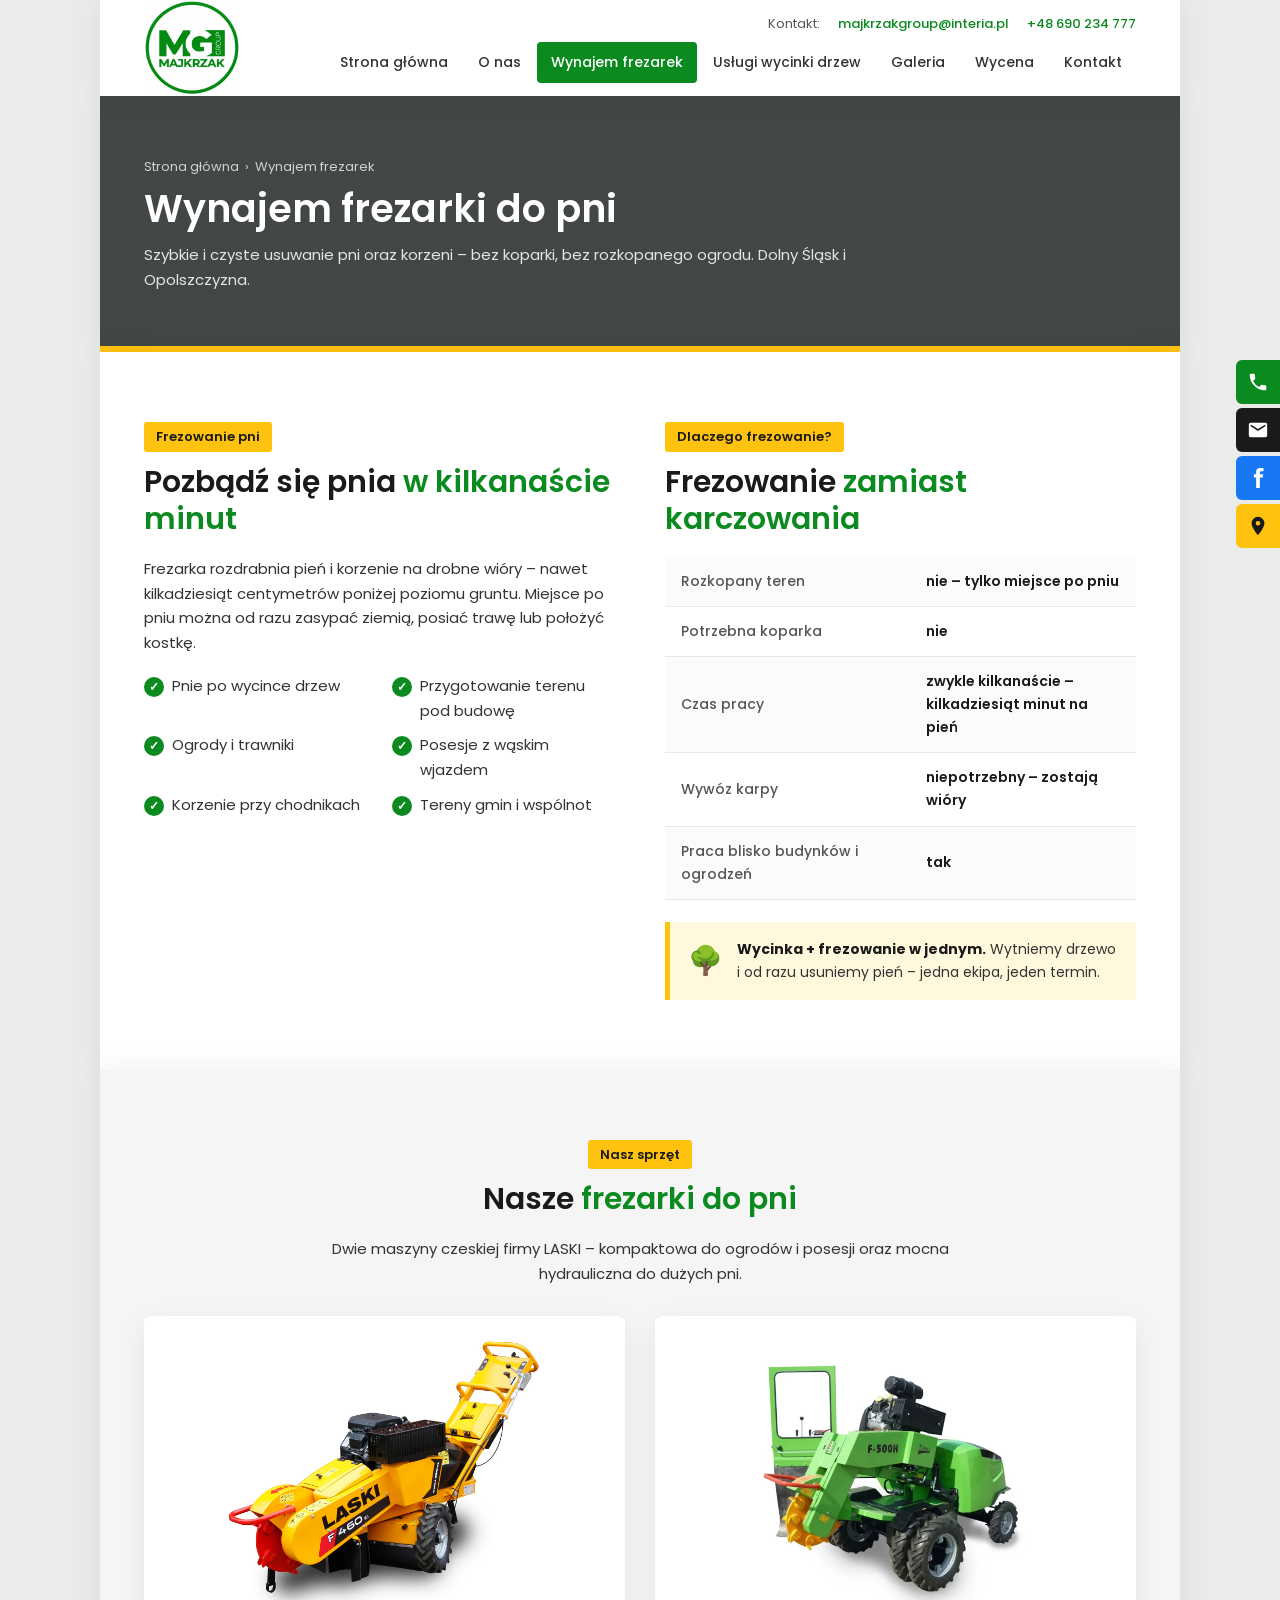
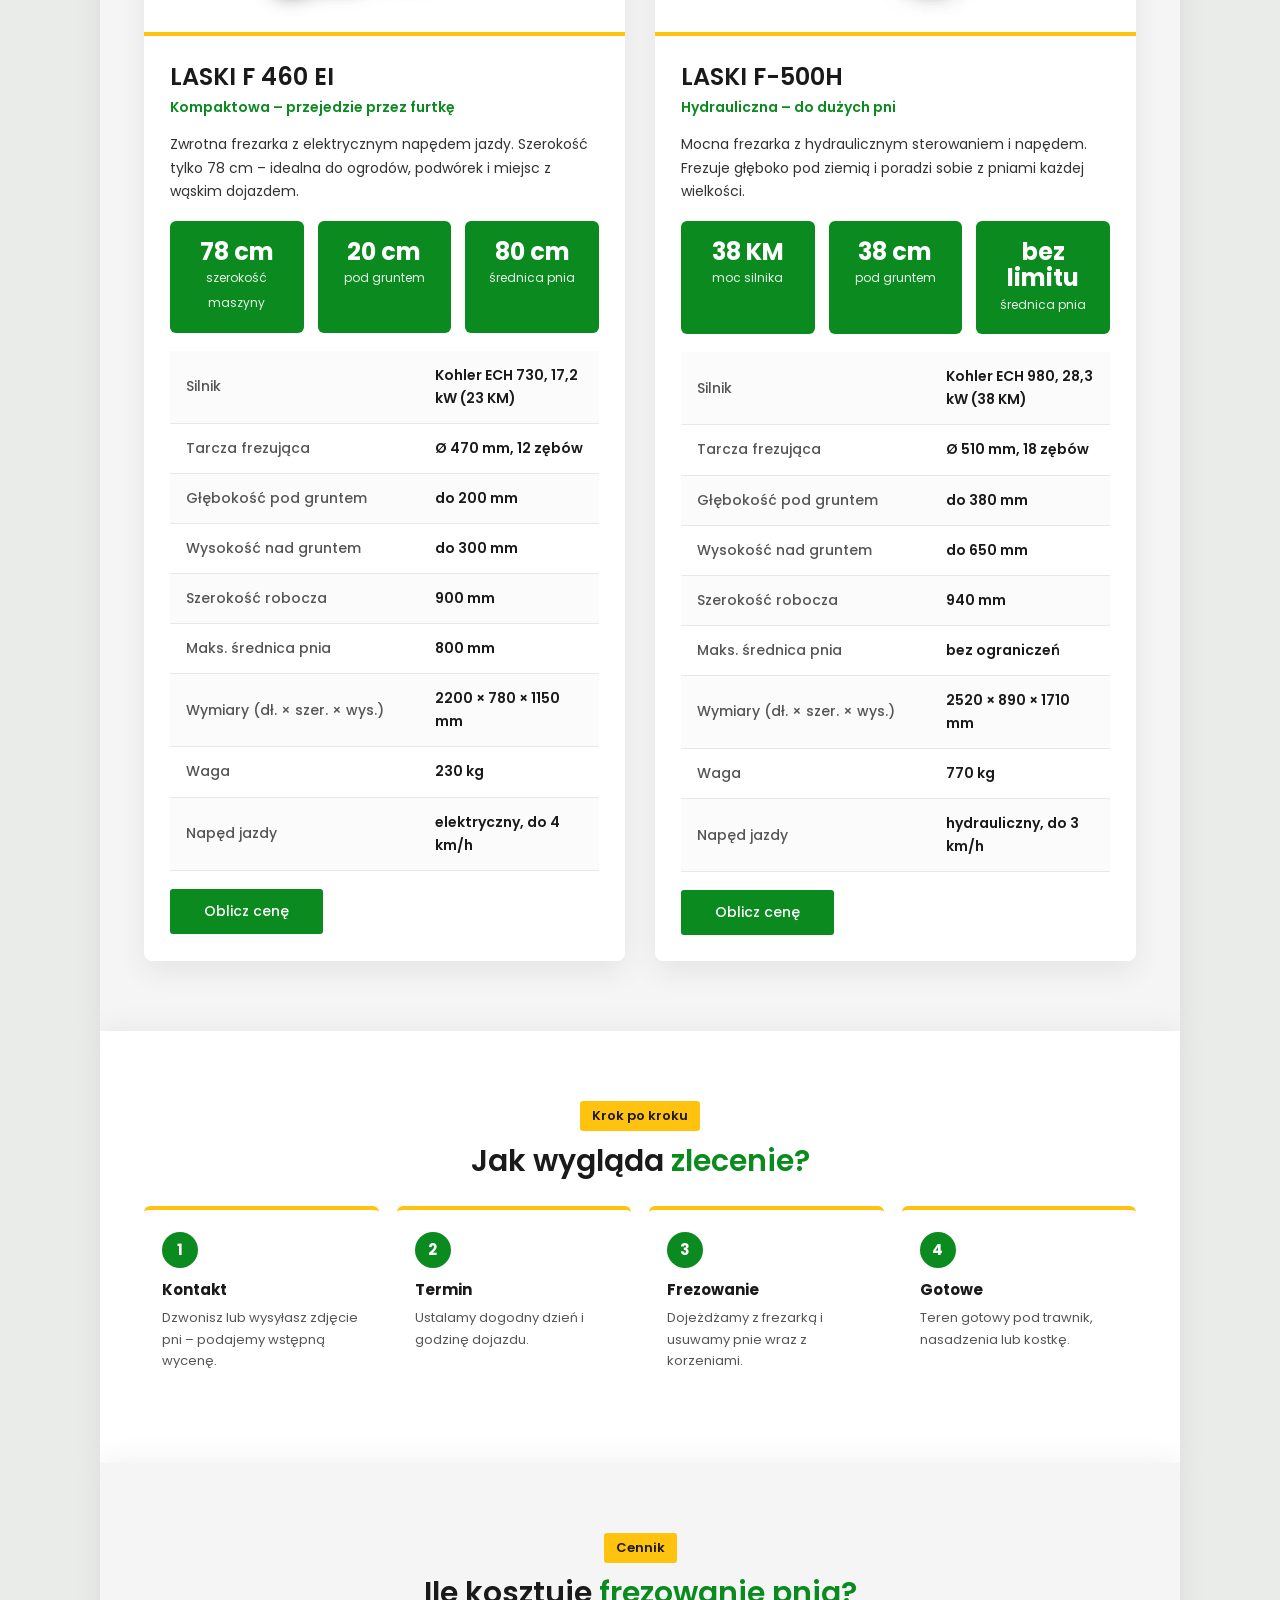
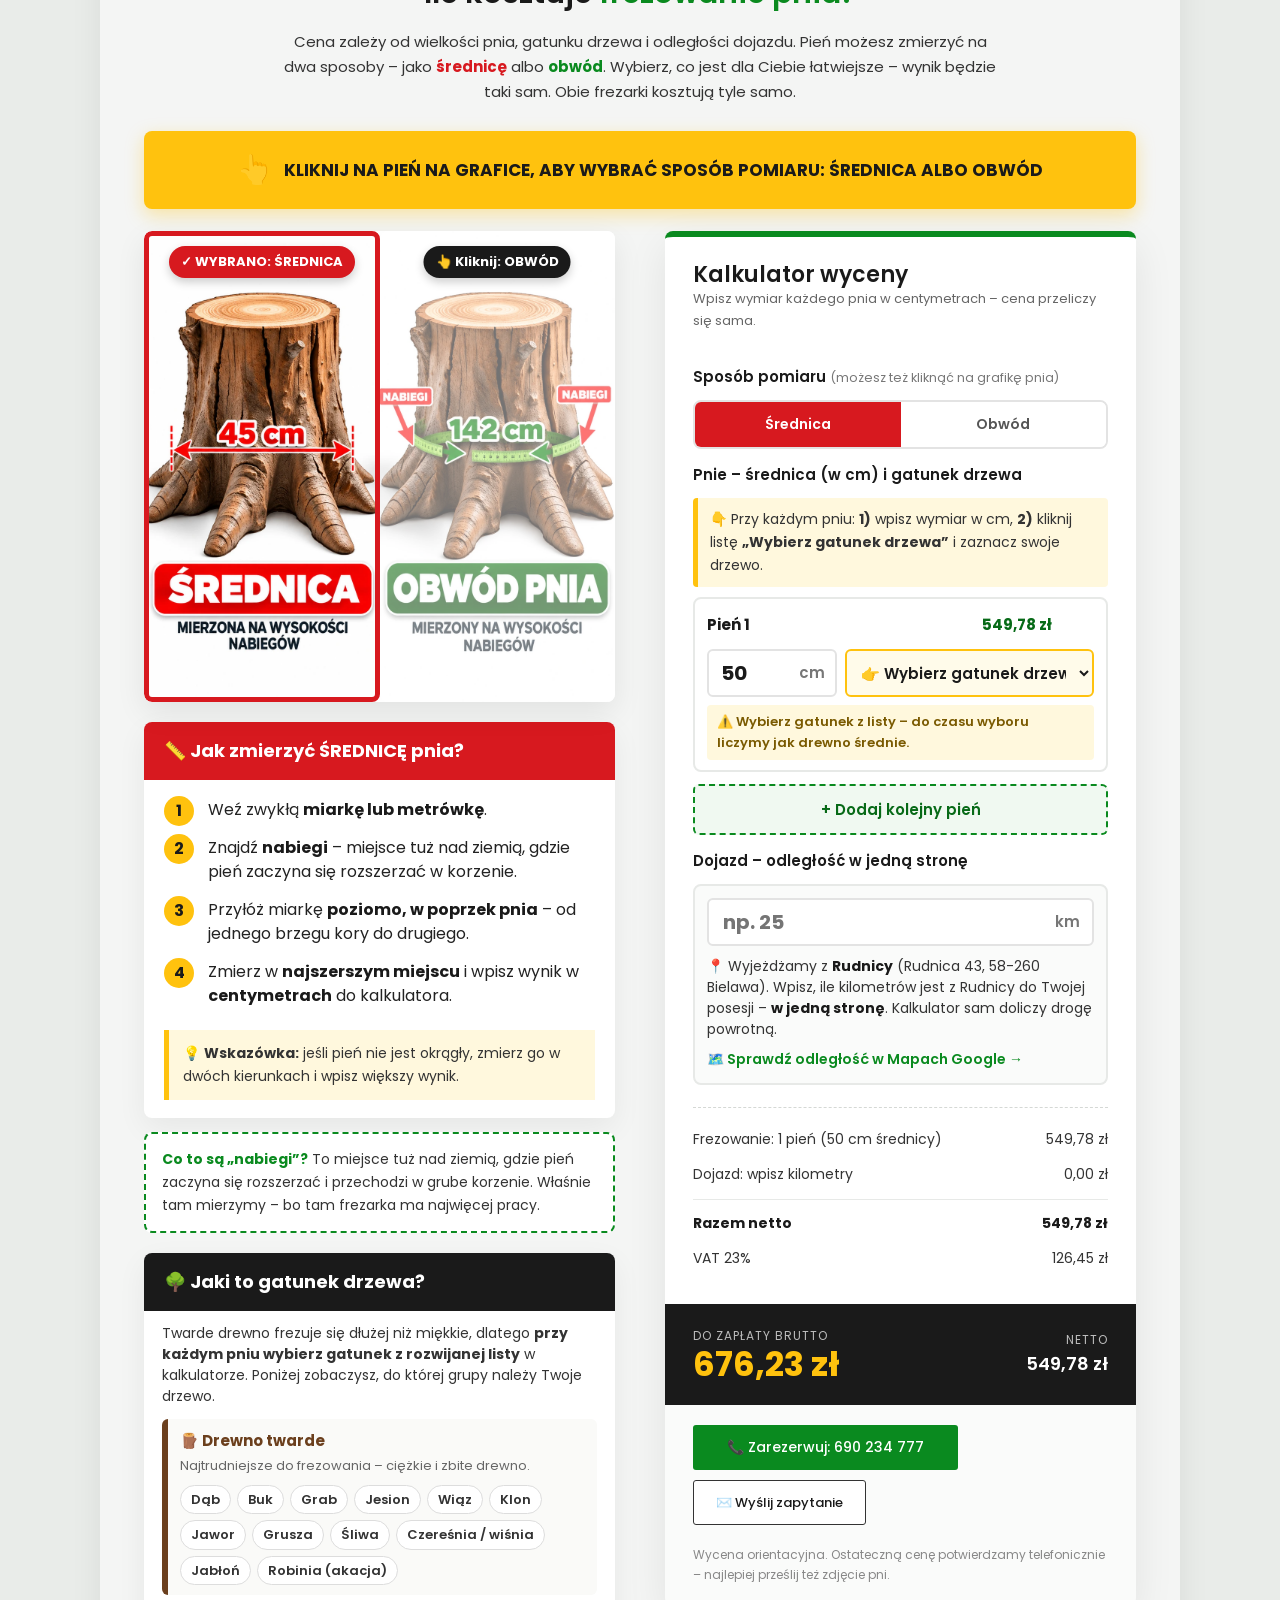
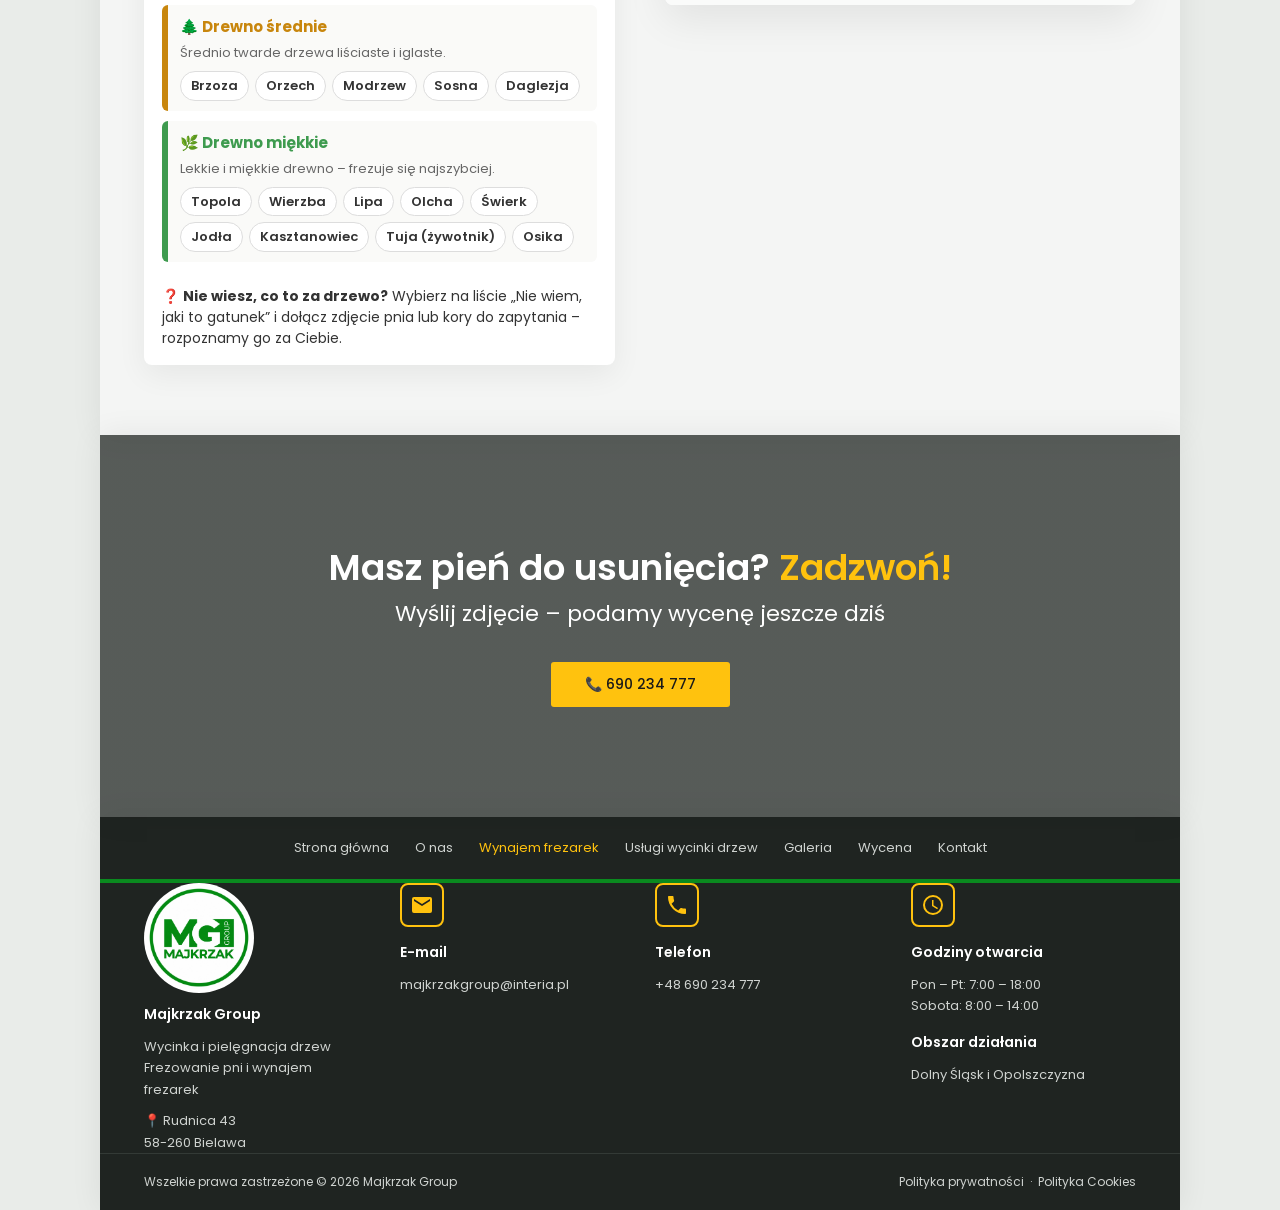
==== frezarki.html @ e8a7e7fd "Add files via upload" ====
<!DOCTYPE html>
<html lang="pl">
<head>
<meta charset="UTF-8">
<meta name="viewport" content="width=device-width, initial-scale=1.0">
<title>Wynajem frezarki do pni – Majkrzak Group</title>
<meta name="description" content="Wynajem frezarki do pni oraz frezowanie pni z operatorem. Kalkulator ceny netto i brutto. Dolny Śląsk i Opolszczyzna.">
<link href="https://fonts.googleapis.com/css2?family=Poppins:wght@300;400;500;600;700&display=swap" rel="stylesheet">
<link rel="stylesheet" href="style.css">
<link rel="canonical" href="https://majkrzak.pl/frezarki.html">
<meta property="og:type" content="website"><meta property="og:url" content="https://majkrzak.pl/frezarki.html"><meta property="og:title" content="Wynajem frezarki do pni – Majkrzak Group"><meta property="og:image" content="https://majkrzak.pl/wycinka-drzew.webp"><meta property="og:locale" content="pl_PL">
<link rel="icon" href="favicon.ico" sizes="any"><link rel="icon" type="image/png" href="favicon-192.png"><link rel="apple-touch-icon" href="apple-touch-icon.png">
<meta name="theme-color" content="#1f8a2e">
</head>
<body>

<!-- ================= NAGŁÓWEK ================= -->
<header id="top">
  <div class="container head">
    <a href="index.html" class="logo"><img src="logo.webp" alt="Majkrzak Group – logo"></a>
    <div class="head-right">
      <div class="head-contact">
        <span>Kontakt:</span>
        <a href="mailto:majkrzakgroup@interia.pl">majkrzakgroup@interia.pl</a>
        <a href="tel:+48690234777">+48 690 234 777</a>
      </div>
      <button class="burger" aria-label="Menu"><span></span><span></span><span></span></button>
      <nav>
        <ul>
          <li><a href="index.html">Strona główna</a></li>
          <li><a href="onas.html">O nas</a></li>
          <li><a href="frezarki.html" class="active">Wynajem frezarek</a></li>
          <li><a href="wycinka.html">Usługi wycinki drzew</a></li>
          <li><a href="galeria.html">Galeria</a></li>
          <li><a href="index.html#wycena">Wycena</a></li>
          <li><a href="#kontakt">Kontakt</a></li>
        </ul>
      </nav>
    </div>
  </div>
</header>

<!-- ================= TYTUŁ PODSTRONY ================= -->
<section class="page-head">
  <div class="container">
    <div class="crumbs"><a href="index.html">Strona główna</a> &nbsp;›&nbsp; Wynajem frezarek</div>
    <h1>Wynajem frezarki do pni</h1>
    <p>Szybkie i czyste usuwanie pni oraz korzeni – bez koparki, bez rozkopanego ogrodu. Dolny Śląsk i Opolszczyzna.</p>
  </div>
</section>

<!-- ================= FREZOWANIE – OPIS ================= -->
<section class="sec">
  <div class="container two-col">
    <div>
      <span class="pill">Frezowanie pni</span>
      <h2>Pozbądź się pnia <span>w kilkanaście minut</span></h2>
      <p>Frezarka rozdrabnia pień i korzenie na drobne wióry – nawet kilkadziesiąt centymetrów poniżej poziomu gruntu. Miejsce po pniu można od razu zasypać ziemią, posiać trawę lub położyć kostkę.</p>
      <ul class="uses" style="margin-top:18px">
        <li>Pnie po wycince drzew</li>
        <li>Przygotowanie terenu pod budowę</li>
        <li>Ogrody i trawniki</li>
        <li>Posesje z wąskim wjazdem</li>
        <li>Korzenie przy chodnikach</li>
        <li>Tereny gmin i wspólnot</li>
      </ul>
    </div>
    <div>
      <span class="pill">Dlaczego frezowanie?</span>
      <h2>Frezowanie <span>zamiast karczowania</span></h2>
      <table class="specs" style="margin-top:6px">
        <tr><th>Rozkopany teren</th><td>nie – tylko miejsce po pniu</td></tr>
        <tr><th>Potrzebna koparka</th><td>nie</td></tr>
        <tr><th>Czas pracy</th><td>zwykle kilkanaście – kilkadziesiąt minut na pień</td></tr>
        <tr><th>Wywóz karpy</th><td>niepotrzebny – zostają wióry</td></tr>
        <tr><th>Praca blisko budynków i ogrodzeń</th><td>tak</td></tr>
      </table>
      <div class="note-op">
        <span style="font-size:28px">🌳</span>
        <div><b>Wycinka + frezowanie w jednym.</b> Wytniemy drzewo i od razu usuniemy pień – jedna ekipa, jeden termin.</div>
      </div>
    </div>
  </div>
</section>

<!-- ================= NASZE FREZARKI ================= -->
<section class="sec sec-gray" id="maszyny">
  <div class="container">
    <div style="text-align:center;margin-bottom:30px">
      <span class="pill">Nasz sprzęt</span>
      <h2>Nasze <span>frezarki do pni</span></h2>
      <p style="max-width:640px;margin:0 auto">Dwie maszyny czeskiej firmy LASKI – kompaktowa do ogrodów i posesji oraz mocna hydrauliczna do dużych pni.</p>
    </div>
    <div class="machines">

      <!-- F 460 EI -->
      <div class="machine">
        <div class="machine-photo"><img src="frezarka-f460ei.jpg" alt="Frezarka do pni LASKI F 460 EI"></div>
        <div class="machine-body">
          <h3>LASKI F 460 EI</h3>
          <div class="tagline">Kompaktowa – przejedzie przez furtkę</div>
          <p>Zwrotna frezarka z elektrycznym napędem jazdy. Szerokość tylko 78 cm – idealna do ogrodów, podwórek i miejsc z wąskim dojazdem.</p>
          <div class="big-stats">
            <div><b>78 cm</b><small>szerokość maszyny</small></div>
            <div><b>20 cm</b><small>pod gruntem</small></div>
            <div><b>80 cm</b><small>średnica pnia</small></div>
          </div>
          <table class="specs">
            <tr><th>Silnik</th><td>Kohler ECH 730, 17,2 kW (23 KM)</td></tr>
            <tr><th>Tarcza frezująca</th><td>Ø 470 mm, 12 zębów</td></tr>
            <tr><th>Głębokość pod gruntem</th><td>do 200 mm</td></tr>
            <tr><th>Wysokość nad gruntem</th><td>do 300 mm</td></tr>
            <tr><th>Szerokość robocza</th><td>900 mm</td></tr>
            <tr><th>Maks. średnica pnia</th><td>800 mm</td></tr>
            <tr><th>Wymiary (dł. × szer. × wys.)</th><td>2200 × 780 × 1150 mm</td></tr>
            <tr><th>Waga</th><td>230 kg</td></tr>
            <tr><th>Napęd jazdy</th><td>elektryczny, do 4 km/h</td></tr>
          </table>
          <a href="#cennik" class="btn">Oblicz cenę</a>
        </div>
      </div>

      <!-- F 500 H -->
      <div class="machine">
        <div class="machine-photo"><img src="frezarka-f500h.webp" alt="Frezarka do pni LASKI F-500H"></div>
        <div class="machine-body">
          <h3>LASKI F-500H</h3>
          <div class="tagline">Hydrauliczna – do dużych pni</div>
          <p>Mocna frezarka z hydraulicznym sterowaniem i napędem. Frezuje głęboko pod ziemią i poradzi sobie z pniami każdej wielkości.</p>
          <div class="big-stats">
            <div><b>38 KM</b><small>moc silnika</small></div>
            <div><b>38 cm</b><small>pod gruntem</small></div>
            <div><b>bez limitu</b><small>średnica pnia</small></div>
          </div>
          <table class="specs">
            <tr><th>Silnik</th><td>Kohler ECH 980, 28,3 kW (38 KM)</td></tr>
            <tr><th>Tarcza frezująca</th><td>Ø 510 mm, 18 zębów</td></tr>
            <tr><th>Głębokość pod gruntem</th><td>do 380 mm</td></tr>
            <tr><th>Wysokość nad gruntem</th><td>do 650 mm</td></tr>
            <tr><th>Szerokość robocza</th><td>940 mm</td></tr>
            <tr><th>Maks. średnica pnia</th><td>bez ograniczeń</td></tr>
            <tr><th>Wymiary (dł. × szer. × wys.)</th><td>2520 × 890 × 1710 mm</td></tr>
            <tr><th>Waga</th><td>770 kg</td></tr>
            <tr><th>Napęd jazdy</th><td>hydrauliczny, do 3 km/h</td></tr>
          </table>
          <a href="#cennik" class="btn">Oblicz cenę</a>
        </div>
      </div>

    </div>
  </div>
</section>

<!-- ================= JAK TO WYGLĄDA ================= -->
<section class="sec">
  <div class="container">
    <div style="text-align:center;margin-bottom:26px">
      <span class="pill">Krok po kroku</span>
      <h2>Jak wygląda <span>zlecenie?</span></h2>
    </div>
    <div class="steps">
      <div class="step"><i>1</i><h4>Kontakt</h4><p>Dzwonisz lub wysyłasz zdjęcie pni – podajemy wstępną wycenę.</p></div>
      <div class="step"><i>2</i><h4>Termin</h4><p>Ustalamy dogodny dzień i godzinę dojazdu.</p></div>
      <div class="step"><i>3</i><h4>Frezowanie</h4><p>Dojeżdżamy z frezarką i usuwamy pnie wraz z korzeniami.</p></div>
      <div class="step"><i>4</i><h4>Gotowe</h4><p>Teren gotowy pod trawnik, nasadzenia lub kostkę.</p></div>
    </div>
  </div>
</section>

<!-- ================= CENNIK + KALKULATOR ================= -->
<section class="sec sec-gray" id="cennik">
  <div class="container">
    <div style="text-align:center;margin-bottom:26px">
      <span class="pill">Cennik</span>
      <h2>Ile kosztuje <span>frezowanie pnia?</span></h2>
      <p style="max-width:720px;margin:0 auto">Cena zależy od wielkości pnia, gatunku drzewa i odległości dojazdu. Pień możesz zmierzyć na dwa sposoby – jako <b style="color:var(--red)">średnicę</b> albo <b style="color:var(--green)">obwód</b>. Wybierz, co jest dla Ciebie łatwiejsze – wynik będzie taki sam. Obie frezarki kosztują tyle samo.</p>
    </div>

    <div class="click-hint"><span class="hand">👆</span> KLIKNIJ NA PIEŃ NA GRAFICE, ABY WYBRAĆ SPOSÓB POMIARU: ŚREDNICA ALBO OBWÓD</div>

    <div class="two-col">
      <!-- Grafika + instrukcja -->
      <div>
        <div class="stump-pick">
          <img src="pomiar-pnia.webp" alt="Jak zmierzyć pień: po lewej średnica, po prawej obwód – mierzone na wysokości nabiegów">
          <button type="button" data-m="srednica" class="on" aria-label="Wybierz pomiar średnicy"><span class="badge">✓ WYBRANO: ŚREDNICA</span></button>
          <button type="button" data-m="obwod" aria-label="Wybierz pomiar obwodu"><span class="badge">👆 Kliknij: OBWÓD</span></button>
        </div>

        <div class="how srednica" id="how">
          <div class="how-head" id="howHead"></div>
          <ol id="howList"></ol>
          <div class="tip" id="howTip"></div>
        </div>

        <div class="nabiegi">
          <b>Co to są „nabiegi”?</b> To miejsce tuż nad ziemią, gdzie pień zaczyna się rozszerzać i przechodzi w grube korzenie. Właśnie tam mierzymy – bo tam frezarka ma najwięcej pracy.
        </div>

        <div class="woods-box">
          <div class="how-head woods-head">🌳 Jaki to gatunek drzewa?</div>
          <p class="woods-intro">Twarde drewno frezuje się dłużej niż miękkie, dlatego <b>przy każdym pniu wybierz gatunek z rozwijanej listy</b> w kalkulatorze. Poniżej zobaczysz, do której grupy należy Twoje drzewo.</p>
          <div id="gatunkiLegend"></div>
          <p class="woods-intro" style="margin-top:4px">❓ <b>Nie wiesz, co to za drzewo?</b> Wybierz na liście „Nie wiem, jaki to gatunek” i dołącz zdjęcie pnia lub kory do zapytania – rozpoznamy go za Ciebie.</p>
        </div>
      </div>

      <!-- Kalkulator -->
      <div class="calc">
        <div class="calc-head">
          <h3>Kalkulator wyceny</h3>
          <p>Wpisz wymiar każdego pnia w centymetrach – cena przeliczy się sama.</p>
        </div>
        <div class="calc-body">
          <label>Sposób pomiaru <small style="font-weight:400;color:#777">(możesz też kliknąć na grafikę pnia)</small></label>
          <div class="mode-switch" id="modeSwitch">
            <button type="button" data-m="srednica" class="on">Średnica</button>
            <button type="button" data-m="obwod">Obwód</button>
          </div>
          <label id="stumpsLbl">Średnica pni</label>
          <div class="species-hint">👇 Przy każdym pniu: <b>1)</b> wpisz wymiar w cm, <b>2)</b> kliknij listę <b>„Wybierz gatunek drzewa”</b> i zaznacz swoje drzewo.</div>
          <div class="stumps" id="stumps"></div>
          <button type="button" class="add-stump" id="addStump">+ Dodaj kolejny pień</button>

          <label for="km">Dojazd – odległość w jedną stronę</label>
          <div class="km-box">
            <div class="stump-row">
              <span class="field"><input type="number" id="km" min="0" max="1000" step="1" inputmode="numeric" placeholder="np. 25" aria-label="Odległość w km w jedną stronę"><span class="unit">km</span></span>
            </div>
            <p class="km-info">📍 Wyjeżdżamy z <b>Rudnicy</b> (Rudnica 43, 58-260 Bielawa). Wpisz, ile kilometrów jest z Rudnicy do Twojej posesji – <b>w jedną stronę</b>. Kalkulator sam doliczy drogę powrotną.</p>
            <a class="km-link" href="https://www.google.com/maps/dir/Rudnica+43,+58-260+Bielawa/" target="_blank" rel="noopener">🗺️ Sprawdź odległość w Mapach Google →</a>
          </div>

          <div class="calc-lines">
            <div><span id="lCount"></span><span id="lSum"></span></div>
            <div><span id="lKm"></span><span id="lKmSum"></span></div>
            <div class="sum"><span>Razem netto</span><span id="lNetto"></span></div>
            <div><span>VAT 23%</span><span id="lVat"></span></div>
          </div>
        </div>
        <div class="calc-total">
          <div>
            <small>Do zapłaty brutto</small>
            <div class="gross-big" id="tBrutto"></div>
          </div>
          <div style="text-align:right">
            <small>Netto</small>
            <div class="net-big" id="tNetto"></div>
          </div>
        </div>
        <div class="calc-actions">
          <a href="tel:+48690234777" class="btn">📞 Zarezerwuj: 690 234 777</a>
          <a href="#" id="mailBtn" class="btn btn-outline" style="padding:11px 22px">✉️ Wyślij zapytanie</a>
        </div>
        <div class="calc-foot">Wycena orientacyjna. Ostateczną cenę potwierdzamy telefonicznie – najlepiej prześlij też zdjęcie pni.</div>
      </div>
    </div>
  </div>
</section>

<!-- ================= BANER ================= -->
<section class="parallax">
  <div class="container">
    <h2>Masz pień do usunięcia? <span>Zadzwoń!</span></h2>
    <p>Wyślij zdjęcie – podamy wycenę jeszcze dziś</p>
    <a href="tel:+48690234777" class="btn btn-yellow">📞 690 234 777</a>
  </div>
</section>

<!-- ================= STOPKA ================= -->
<footer id="kontakt">
  <div class="foot-menu">
    <div class="container">
      <ul>
        <li><a href="index.html">Strona główna</a></li>
        <li><a href="onas.html">O nas</a></li>
        <li><a href="frezarki.html" class="active">Wynajem frezarek</a></li>
        <li><a href="wycinka.html">Usługi wycinki drzew</a></li>
        <li><a href="galeria.html">Galeria</a></li>
        <li><a href="index.html#wycena">Wycena</a></li>
        <li><a href="#kontakt">Kontakt</a></li>
      </ul>
    </div>
  </div>
  <div class="container foot-cols">
    <div>
      <img src="logo.webp" alt="Majkrzak Group" class="foot-logo">
      <h4>Majkrzak Group</h4>
      <p>Wycinka i pielęgnacja drzew<br>Frezowanie pni i wynajem frezarek</p>
      <p style="margin-top:10px">📍 Rudnica 43<br>58-260 Bielawa</p>
    </div>
    <div>
      <div class="ico"><svg viewBox="0 0 24 24"><path d="M20 4H4a2 2 0 00-2 2v12a2 2 0 002 2h16a2 2 0 002-2V6a2 2 0 00-2-2zm0 4l-8 5-8-5V6l8 5 8-5v2z"/></svg></div>
      <h4>E-mail</h4>
      <a href="mailto:majkrzakgroup@interia.pl">majkrzakgroup@interia.pl</a>
    </div>
    <div>
      <div class="ico"><svg viewBox="0 0 24 24"><path d="M6.6 10.8a15.1 15.1 0 006.6 6.6l2.2-2.2c.3-.3.7-.4 1-.2 1.1.4 2.3.6 3.6.6.6 0 1 .4 1 1V20c0 .6-.4 1-1 1A17 17 0 013 4c0-.6.4-1 1-1h3.5c.6 0 1 .4 1 1 0 1.3.2 2.5.6 3.6.1.3 0 .7-.2 1L6.6 10.8z"/></svg></div>
      <h4>Telefon</h4>
      <a href="tel:+48690234777">+48 690 234 777</a>
    </div>
    <div>
      <div class="ico"><svg viewBox="0 0 24 24"><path d="M12 2a10 10 0 100 20 10 10 0 000-20zm0 18a8 8 0 110-16 8 8 0 010 16zm.5-13H11v6l5.2 3.2.8-1.3-4.5-2.7V7z"/></svg></div>
      <h4>Godziny otwarcia</h4>
      <p>Pon – Pt: 7:00 – 18:00</p>
      <p>Sobota: 8:00 – 14:00</p>
      <h4 style="margin-top:14px">Obszar działania</h4>
      <p>Dolny Śląsk i Opolszczyzna</p>
    </div>
  </div>
  <div class="copy">
    <div class="container">
      <span>Wszelkie prawa zastrzeżone © 2026 Majkrzak Group</span>
      <span><a href="#">Polityka prywatności</a> &nbsp;·&nbsp; <a href="#">Polityka Cookies</a></span>
    </div>
  </div>
</footer>

<!-- ================= IKONY BOCZNE ================= -->
<div class="side-icons">
  <a href="tel:+48690234777" class="s-phone" aria-label="Zadzwoń"><svg viewBox="0 0 24 24"><path d="M6.6 10.8a15.1 15.1 0 006.6 6.6l2.2-2.2c.3-.3.7-.4 1-.2 1.1.4 2.3.6 3.6.6.6 0 1 .4 1 1V20c0 .6-.4 1-1 1A17 17 0 013 4c0-.6.4-1 1-1h3.5c.6 0 1 .4 1 1 0 1.3.2 2.5.6 3.6.1.3 0 .7-.2 1L6.6 10.8z"/></svg></a>
  <a href="mailto:majkrzakgroup@interia.pl" class="s-mail" aria-label="E-mail"><svg viewBox="0 0 24 24"><path d="M20 4H4a2 2 0 00-2 2v12a2 2 0 002 2h16a2 2 0 002-2V6a2 2 0 00-2-2zm0 4l-8 5-8-5V6l8 5 8-5v2z"/></svg></a>
  <a href="https://www.facebook.com/MajkrzakGroup/" target="_blank" rel="noopener" class="s-fb" aria-label="Facebook"><svg viewBox="0 0 24 24"><path d="M14 8V6c0-.9.2-1.4 1.6-1.4H18V1h-3.4C11.1 1 10 2.8 10 5.7V8H7.5v3.5H10V23h4V11.5h3.1L17.6 8H14z"/></svg></a>
  <a href="index.html#obszar" class="s-map" aria-label="Obszar działania"><svg viewBox="0 0 24 24"><path d="M12 2a7 7 0 00-7 7c0 5.2 7 13 7 13s7-7.8 7-13a7 7 0 00-7-7zm0 9.5A2.5 2.5 0 1112 6.5a2.5 2.5 0 010 5z"/></svg></a>
</div>
<button class="to-top" aria-label="Do góry" onclick="window.scrollTo({top:0})">▲</button>

<script>
  // ===== CENNIK FREZOWANIA – tu zmieniasz stawki =====
  // Obie frezarki liczymy tak samo. Stawki NIE są pokazywane na stronie.
  // Stawka = zł netto za 1 cm OBWODU pnia. Stawka za 1 cm średnicy liczy się sama (× π), więc cena wychodzi taka sama.
  const GRUPY = {
    twarde:  { nazwa: 'Drewno twarde',  stawka: 4.00, ikona: '🪵', opis: 'Najtrudniejsze do frezowania – ciężkie i zbite drewno.' },
    srednie: { nazwa: 'Drewno średnie', stawka: 3.50, ikona: '🌲', opis: 'Średnio twarde drzewa liściaste i iglaste.' },
    miekkie: { nazwa: 'Drewno miękkie', stawka: 3.00, ikona: '🌿', opis: 'Lekkie i miękkie drewno – frezuje się najszybciej.' },
  };
  // Gatunki drzew – [nazwa, grupa]. Żeby dodać gatunek, dopisz linijkę.
  const GATUNKI = [
    ['Dąb', 'twarde'], ['Buk', 'twarde'], ['Grab', 'twarde'], ['Jesion', 'twarde'], ['Wiąz', 'twarde'],
    ['Klon', 'twarde'], ['Jawor', 'twarde'], ['Grusza', 'twarde'], ['Śliwa', 'twarde'],
    ['Czereśnia / wiśnia', 'twarde'], ['Jabłoń', 'twarde'], ['Robinia (akacja)', 'twarde'],
    ['Brzoza', 'srednie'], ['Orzech', 'srednie'], ['Modrzew', 'srednie'], ['Sosna', 'srednie'], ['Daglezja', 'srednie'],
    ['Topola', 'miekkie'], ['Wierzba', 'miekkie'], ['Lipa', 'miekkie'], ['Olcha', 'miekkie'], ['Świerk', 'miekkie'],
    ['Jodła', 'miekkie'], ['Kasztanowiec', 'miekkie'], ['Tuja (żywotnik)', 'miekkie'], ['Osika', 'miekkie'],
  ];
  const NIE_WIEM = 'srednie';   // gdy klient nie wie, jaki to gatunek – liczymy jak drewno średnie
  const ZA_KM = 2.50;           // zł netto za 1 km dojazdu (liczone w obie strony)
  const VAT = 0.23;             // 23%

  const INSTRUKCJE = {
    srednica: {
      head: '📏 Jak zmierzyć ŚREDNICĘ pnia?',
      kroki: [
        'Weź zwykłą <b>miarkę lub metrówkę</b>.',
        'Znajdź <b>nabiegi</b> – miejsce tuż nad ziemią, gdzie pień zaczyna się rozszerzać w korzenie.',
        'Przyłóż miarkę <b>poziomo, w poprzek pnia</b> – od jednego brzegu kory do drugiego.',
        'Zmierz w <b>najszerszym miejscu</b> i wpisz wynik w <b>centymetrach</b> do kalkulatora.'
      ],
      tip: '💡 <b>Wskazówka:</b> jeśli pień nie jest okrągły, zmierz go w dwóch kierunkach i wpisz większy wynik.'
    },
    obwod: {
      head: '🧵 Jak zmierzyć OBWÓD pnia?',
      kroki: [
        'Weź <b>miarkę krawiecką</b> (giętką) – albo zwykły <b>sznurek</b>.',
        'Znajdź <b>nabiegi</b> – miejsce tuż nad ziemią, gdzie pień zaczyna się rozszerzać w korzenie.',
        '<b>Owiń pień dookoła</b> na tej wysokości, tak żeby miarka lub sznurek przylegały do kory.',
        'Odczytaj wynik w <b>centymetrach</b>. Jeśli użyłeś sznurka – zaznacz miejsce, gdzie się styka, i zmierz go metrówką.'
      ],
      tip: '💡 <b>Wskazówka:</b> obwód łatwiej zmierzyć przy dużych i nieregularnych pniach – wystarczy kawałek sznurka.'
    }
  };

  const fmt = v => v.toLocaleString('pl-PL', {minimumFractionDigits:2, maximumFractionDigits:2}) + ' zł';
  const r2 = v => Math.round(v * 100) / 100;
  const $ = id => document.getElementById(id);
  const stumpsBox = $('stumps');
  let tryb = 'srednica';

  // Legenda gatunków (bez cen)
  $('gatunkiLegend').innerHTML = Object.entries(GRUPY).map(([k, g]) => `
    <div class="wood ${k}">
      <div class="wood-head">${g.ikona} ${g.nazwa}</div>
      <p>${g.opis}</p>
      <div class="chips">${GATUNKI.filter(x => x[1] === k).map(x => `<span>${x[0]}</span>`).join('')}</div>
    </div>`).join('');

  // Lista wyboru gatunku – pogrupowana
  const opcjeGatunku = `<option value="">👉 Wybierz gatunek drzewa</option>` +
    Object.entries(GRUPY).map(([k, g]) => `<optgroup label="${g.ikona} ${g.nazwa}">` +
      GATUNKI.map((x, i) => x[1] === k ? `<option value="${i}">${x[0]}</option>` : '').join('') + `</optgroup>`).join('') +
    `<optgroup label="❓ Nie wiem"><option value="niewiem">Nie wiem, jaki to gatunek</option></optgroup>`;

  const grupaPnia = sel => sel.value === '' || sel.value === 'niewiem' ? NIE_WIEM : GATUNKI[+sel.value][1];
  const nazwaGatunku = sel => sel.value === '' ? 'nie wybrano' : sel.value === 'niewiem' ? 'nie wiem' : GATUNKI[+sel.value][0];
  const stawkaCm = grupa => tryb === 'srednica' ? GRUPY[grupa].stawka * Math.PI : GRUPY[grupa].stawka;

  $('km').addEventListener('input', licz);

  function ustawTryb(m){
    tryb = m;
    document.querySelectorAll('.stump-pick button, #modeSwitch button').forEach(b => b.classList.toggle('on', b.dataset.m === m));
    document.querySelector('.stump-pick [data-m="srednica"] .badge').textContent = m === 'srednica' ? '✓ WYBRANO: ŚREDNICA' : '👆 Kliknij: ŚREDNICA';
    document.querySelector('.stump-pick [data-m="obwod"] .badge').textContent = m === 'obwod' ? '✓ WYBRANO: OBWÓD' : '👆 Kliknij: OBWÓD';
    const ins = INSTRUKCJE[m];
    $('how').className = 'how ' + m;
    $('howHead').innerHTML = ins.head;
    $('howList').innerHTML = ins.kroki.map(k => `<li>${k}</li>`).join('');
    $('howTip').innerHTML = ins.tip;
    $('stumpsLbl').innerHTML = (m === 'srednica' ? 'Pnie – średnica (w cm) i gatunek drzewa' : 'Pnie – obwód (w cm) i gatunek drzewa');
    stumpsBox.querySelectorAll('input').forEach(i => i.placeholder = m === 'srednica' ? 'np. 50' : 'np. 157');
    licz();
  }
  document.querySelectorAll('.stump-pick button, #modeSwitch button').forEach(b => b.addEventListener('click', () => ustawTryb(b.dataset.m)));

  function dodajPien(wartosc){
    const row = document.createElement('div');
    row.className = 'stump-card';
    row.innerHTML = `
      <div class="sc-top"><b class="no"></b><span class="price"></span><button type="button" class="del" aria-label="Usuń pień">✕</button></div>
      <div class="sc-fields">
        <span class="field"><input type="number" min="0" max="1000" step="1" inputmode="numeric" aria-label="Wymiar pnia w cm"><span class="unit">cm</span></span>
        <select class="species" aria-label="Gatunek drzewa">${opcjeGatunku}</select>
      </div>
      <div class="sc-wood"></div>`;
    const inp = row.querySelector('input');
    inp.value = wartosc || '';
    inp.placeholder = tryb === 'srednica' ? 'np. 50' : 'np. 157';
    inp.addEventListener('input', licz);
    row.querySelector('select').addEventListener('change', licz);
    row.querySelector('.del').addEventListener('click', () => { row.remove(); if (!stumpsBox.children.length) dodajPien(); licz(); });
    stumpsBox.appendChild(row);
    return inp;
  }
  $('addStump').addEventListener('click', () => { dodajPien().focus(); licz(); });

  function licz(){
    const rows = [...stumpsBox.children];
    let frezowanie = 0, sumaCm = 0, ile = 0;
    rows.forEach((row, i) => {
      row.querySelector('.no').textContent = `Pień ${i + 1}`;
      row.querySelector('.del').style.visibility = rows.length > 1 ? 'visible' : 'hidden';
      const sel = row.querySelector('select');
      const grupa = grupaPnia(sel);
      const cm = Math.max(0, Number(row.querySelector('input').value) || 0);
      const cena = r2(cm * stawkaCm(grupa));
      row.querySelector('.price').textContent = cm ? fmt(cena) : '';
      sel.classList.toggle('empty', sel.value === '');
      const wood = row.querySelector('.sc-wood');
      wood.className = 'sc-wood ' + (sel.value === '' ? 'todo' : grupa);
      wood.textContent = sel.value === ''
        ? '⚠️ Wybierz gatunek z listy – do czasu wyboru liczymy jak drewno średnie.'
        : sel.value === 'niewiem'
          ? `❓ Nie wiesz? Nic nie szkodzi – liczymy jak ${GRUPY[grupa].nazwa.toLowerCase()}, a gatunek potwierdzimy po zdjęciu.`
          : `${GRUPY[grupa].ikona} ${GRUPY[grupa].nazwa}`;
      if (cm) { frezowanie += cena; sumaCm += cm; ile++; }
    });
    frezowanie = r2(frezowanie);
    const km = Math.max(0, Number($('km').value) || 0);
    const dojazd = r2(km * 2 * ZA_KM);
    const netto = r2(frezowanie + dojazd);
    const vat = r2(netto * VAT);
    const brutto = r2(netto + vat);
    const nazwa = tryb === 'srednica' ? 'średnicy' : 'obwodu';
    $('lCount').textContent = `Frezowanie: ${ile} ${ile === 1 ? 'pień' : (ile % 10 >= 2 && ile % 10 <= 4 && (ile % 100 < 10 || ile % 100 >= 20)) ? 'pnie' : 'pni'} (${sumaCm} cm ${nazwa})`;
    $('lSum').textContent = fmt(frezowanie);
    $('lKm').textContent = km ? `Dojazd: ${km} km tam + ${km} km z powrotem` : 'Dojazd: wpisz kilometry';
    $('lKmSum').textContent = fmt(dojazd);
    $('lNetto').textContent = fmt(netto);
    $('lVat').textContent = fmt(vat);
    $('tNetto').textContent = fmt(netto);
    $('tBrutto').textContent = fmt(brutto);
    const lista = rows.map((r, i) => `Pień ${i + 1}: ${r.querySelector('input').value || '?'} cm – ${nazwaGatunku(r.querySelector('select'))}`).join('\n');
    const body = `Dzień dobry,\n\nproszę o wycenę frezowania pni.\nSposób pomiaru: ${tryb === 'srednica' ? 'średnica' : 'obwód'} (na wysokości nabiegów)\n${lista}\nOdległość z Rudnicy (w jedną stronę): ${km ? km + ' km' : '?'}\nWycena z kalkulatora: ${fmt(netto)} netto / ${fmt(brutto)} brutto\n\nMiejscowość:\nTermin:\nTelefon:\n\n(W załączniku zdjęcia pni)`;
    $('mailBtn').href = 'mailto:majkrzakgroup@interia.pl?subject=' + encodeURIComponent('Zapytanie – frezowanie pni') + '&body=' + encodeURIComponent(body);
  }

  dodajPien(50);
  ustawTryb('srednica');

  // Menu mobilne
  const nav = document.querySelector('nav');
  document.querySelector('.burger').addEventListener('click', () => nav.classList.toggle('open'));
  nav.querySelectorAll('a').forEach(a => a.addEventListener('click', () => nav.classList.remove('open')));

  // Mniejszy nagłówek po przewinięciu + przycisk "do góry"
  const header = document.querySelector('header'), toTop = document.querySelector('.to-top');
  window.addEventListener('scroll', () => {
    header.classList.toggle('small', scrollY > 80);
    toTop.classList.toggle('show', scrollY > 500);
  });
</script>
</body>
</html>
---- style.css ----
:root{
    --green:#0A8A1F;        /* kolor z logo */
    --green-dark:#076a17;
    --yellow:#FFC20E;
    --black:#1a1a1a;
    --gray-bg:#f4f5f4;
    --text:#333;
    --footer:#1f2421;
  }
  *{box-sizing:border-box;margin:0;padding:0}
  html{scroll-behavior:smooth}
  body{font-family:'Poppins',sans-serif;color:var(--text);background:#fff;font-size:15px;line-height:1.65}
  a{color:inherit;text-decoration:none}
  img{max-width:100%;display:block}
  .container{max-width:1240px;margin:0 auto;padding:0 20px}
  h1,h2,h3{color:var(--black);font-weight:600;line-height:1.25}

  /* ========== NAGŁÓWEK ========== */
  header{background:#fff;position:sticky;top:0;z-index:100;box-shadow:0 2px 12px rgba(0,0,0,.06)}
  .head{display:flex;align-items:center;justify-content:space-between;gap:20px;padding:8px 0}
  .logo img{height:96px;width:auto;transition:height .25s}
  header.small .logo img{height:64px}
  .head-right{display:flex;flex-direction:column;align-items:flex-end;gap:8px}
  .head-contact{font-size:13px;color:#555;display:flex;gap:18px;align-items:center}
  .head-contact a{color:var(--green);font-weight:500}
  .head-contact a:hover{color:var(--black)}
  nav ul{list-style:none;display:flex;flex-wrap:wrap;gap:2px;justify-content:flex-end}
  nav a{display:block;padding:9px 14px;font-size:14px;font-weight:500;border-radius:4px;transition:.2s}
  nav a:hover{color:var(--green)}
  nav a.active{background:var(--green);color:#fff}
  .burger{display:none;background:none;border:none;cursor:pointer;padding:8px}
  .burger span{display:block;width:30px;height:3px;background:var(--black);margin:6px 0;border-radius:2px}

  /* ========== SLIDER ========== */
  .slider{position:relative;height:560px;overflow:hidden;background:#222}
  .slide{position:absolute;inset:0;background-size:cover;background-position:center;opacity:0;transition:opacity 1s}
  .slide.on{opacity:1;z-index:1}
  .slide-box{position:absolute;left:50%;bottom:34px;transform:translateX(-50%);width:min(1100px,calc(100% - 40px));background:#fff;
    display:flex;align-items:center;justify-content:space-between;gap:30px;padding:26px 36px;border-left:6px solid var(--yellow)}
  .slide-box h2{font-size:30px;margin-bottom:6px}
  .slide-box p{font-size:14px;font-weight:500;color:#444;max-width:720px}
  .btn{display:inline-block;background:var(--green);color:#fff;font-weight:500;font-size:14px;padding:11px 34px;border-radius:3px;transition:.2s;white-space:nowrap;border:none;cursor:pointer;font-family:inherit}
  .btn:hover{background:var(--black)}
  .btn-yellow{background:var(--yellow);color:var(--black)}
  .btn-yellow:hover{background:#fff}
  .btn-outline{background:#fff;color:var(--black);border:1px solid #333;padding:8px 30px;font-size:13px}
  .btn-outline:hover{background:var(--green);border-color:var(--green);color:#fff}
  .dots{display:flex;justify-content:center;gap:8px;padding:18px 0}
  .dots button{width:10px;height:10px;border-radius:50%;border:none;background:#ccc;cursor:pointer}
  .dots button.on{background:var(--green)}

  /* ========== INTRO ========== */
  .intro{text-align:center;padding:50px 0 70px}
  .intro h1{font-size:34px;margin-bottom:26px}
  .intro h1 span{display:block;color:var(--green)}
  .intro p{max-width:1000px;margin:0 auto 14px;font-size:14px}
  .intro .btn{margin-top:14px}

  /* ========== KAFELKI ========== */
  .tiles{padding:20px 0 90px}
  .tiles-grid{display:grid;grid-template-columns:repeat(3,1fr);gap:40px 44px}
  .tile-img{height:250px;background-size:cover;background-position:center;background-color:#ddd;overflow:hidden;position:relative}
  .tile-img::after{content:"";position:absolute;inset:0;background:rgba(10,138,31,0);transition:.3s}
  .tile:hover .tile-img::after{background:rgba(10,138,31,.25)}
  .tile h3{font-size:24px;font-weight:500;margin:30px 0 16px 20px}
  .tile .btn-outline{margin-left:20px}

  /* ========== OBSZAR DZIAŁANIA ========== */
  .area{background:var(--gray-bg);padding:80px 0}
  .area-grid{display:grid;grid-template-columns:1.15fr 1fr;gap:60px;align-items:center}
  .area h2{font-size:32px;margin-bottom:16px}
  .area h2 span{color:var(--green)}
  .map svg{width:100%;height:auto}
  .region{stroke:#fff;stroke-width:4;transition:.2s}
  .region:hover{filter:brightness(1.08)}
  .city circle{fill:var(--black)}
  .city text{font-weight:600;font-size:15px;fill:var(--black);font-family:'Poppins'}
  .city.main circle{fill:#fff;stroke:var(--black);stroke-width:4}
  .city.main text{font-size:19px;font-weight:700}
  .on-green circle{fill:#fff}
  .on-green text{fill:#fff}
  .region-label{font-weight:700;font-size:22px;letter-spacing:2px;font-family:'Poppins'}
  .legend{margin:26px 0 30px;display:flex;flex-direction:column;gap:14px}
  .legend div{display:flex;gap:14px;align-items:flex-start;background:#fff;padding:16px 18px;border-radius:4px}
  .legend i{width:34px;height:34px;border-radius:4px;flex-shrink:0}
  .legend b{display:block;color:var(--black)}
  .legend small{color:#666;font-size:13px}

  /* ========== BANER PARALAKSA ========== */
  .parallax{position:relative;padding:110px 0;text-align:center;color:#fff;
    background:linear-gradient(rgba(30,35,32,.72),rgba(30,35,32,.72)),url('https://images.unsplash.com/photo-1441974231531-c6227db76b6e?w=1800&q=70') center/cover fixed}
  .parallax h2{color:#fff;font-size:36px;font-weight:600;margin-bottom:6px}
  .parallax h2 span{color:var(--yellow)}
  .parallax p{font-size:22px;margin-bottom:30px}

  /* ========== STOPKA ========== */
  footer{background:var(--footer);color:#cfd3d0}
  .foot-menu{border-bottom:4px solid var(--green)}
  .foot-menu ul{list-style:none;display:flex;flex-wrap:wrap;justify-content:center;gap:4px 26px;padding:20px 0;font-size:13px}
  .foot-menu a:hover,.foot-menu a.active{color:var(--yellow)}
  .foot-cols{display:grid;grid-template-columns:repeat(4,1fr);gap:30px;padding-top:50px;padding-bottom:50px}
  .foot-cols .ico{width:44px;height:44px;border:2px solid var(--yellow);border-radius:8px;display:grid;place-items:center;margin-bottom:14px}
  .foot-cols .ico svg{width:24px;height:24px;fill:var(--yellow)}
  .foot-cols h4{color:#fff;font-size:14px;font-weight:600;margin-bottom:10px}
  .foot-cols p,.foot-cols a{font-size:13px;display:block}
  .foot-cols a:hover{color:var(--yellow)}
  .foot-logo{background:#fff;border-radius:50%;width:110px;height:110px;padding:4px;margin-bottom:10px}
  .copy{border-top:1px solid #333a36;padding:18px 0;font-size:12px}
  .copy .container{display:flex;justify-content:space-between;flex-wrap:wrap;gap:10px}

  /* ========== PŁYWAJĄCE IKONY ========== */
  .side-icons{position:fixed;right:0;top:40%;z-index:90;display:flex;flex-direction:column;gap:4px}
  .side-icons a{width:44px;height:44px;display:grid;place-items:center;border-radius:6px 0 0 6px;transition:.2s}
  .side-icons a:hover{width:54px}
  .side-icons svg{width:22px;height:22px;fill:#fff}
  .s-phone{background:var(--green)} .s-mail{background:var(--black)} .s-fb{background:#1877F2} .s-map{background:var(--yellow)}
  .s-map svg{fill:var(--black)}
  .to-top{position:fixed;right:20px;bottom:20px;width:46px;height:46px;border-radius:50%;background:var(--green);color:#fff;display:grid;place-items:center;font-size:20px;opacity:0;pointer-events:none;transition:.3s;z-index:90;border:none;cursor:pointer}
  .to-top.show{opacity:1;pointer-events:auto}

  /* ========== RESPONSYWNOŚĆ ========== */
  @media (max-width:1100px){
    nav a{padding:8px 9px;font-size:13px}
  }
  @media (max-width:960px){
    .burger{display:block}
    .head-right{flex-direction:row;align-items:center}
    nav{position:absolute;left:0;right:0;top:100%;background:#fff;box-shadow:0 10px 20px rgba(0,0,0,.1);display:none}
    nav.open{display:block}
    nav ul{flex-direction:column;padding:10px 20px 20px}
    .head-contact{display:none}
    .tiles-grid{grid-template-columns:1fr 1fr}
    .area-grid{grid-template-columns:1fr}
    .foot-cols{grid-template-columns:1fr 1fr}
    .slide-box{flex-direction:column;align-items:flex-start;gap:14px;padding:20px 22px}
    .slide-box h2{font-size:22px}
    .parallax{background-attachment:scroll}
  }
  @media (max-width:600px){
    .container{padding:0 16px}
    .logo img{height:70px}
    .slider{height:480px}
    .slide-box{bottom:16px;width:calc(100% - 32px)}
    .intro h1{font-size:25px}
    .tiles-grid,.foot-cols{grid-template-columns:1fr}
    .tile h3{margin-left:0}.tile .btn-outline{margin-left:0}
    .parallax h2{font-size:26px}.parallax p{font-size:17px}
    .side-icons{top:auto;bottom:80px}
    .side-icons a:not(.s-phone){display:none}
  }

/* =====================================================
   PODSTRONY
   ===================================================== */
.page-head{background:linear-gradient(rgba(20,25,22,.78),rgba(20,25,22,.78)),url('https://images.unsplash.com/photo-1504307651254-35680f356dfd?w=1800&q=60') center/cover;color:#fff;padding:60px 0 54px;border-bottom:6px solid var(--yellow)}
.page-head h1{color:#fff;font-size:38px}
.crumbs{font-size:13px;color:#cfd3d0;margin-bottom:8px}
.crumbs a:hover{color:var(--yellow)}
.page-head p{max-width:720px;margin-top:10px;color:#e3e6e4}
.sec{padding:70px 0}
.sec-gray{background:var(--gray-bg)}
.sec h2{font-size:30px;margin-bottom:18px}
.sec h2 span{color:var(--green)}
.machine-img{width:100%;border-radius:6px;box-shadow:0 10px 30px rgba(0,0,0,.08);background:#fff}
.two-col{display:grid;grid-template-columns:1fr 1fr;gap:50px;align-items:start}
.pill{display:inline-block;background:var(--yellow);color:var(--black);font-weight:600;font-size:13px;padding:4px 12px;border-radius:3px;margin-bottom:12px}
.specs{width:100%;border-collapse:collapse;background:#fff;font-size:14px}
.specs th,.specs td{padding:13px 16px;border-bottom:1px solid #e7e9e7;text-align:left}
.specs th{font-weight:500;color:#555;width:52%}
.specs td{font-weight:600;color:var(--black)}
.specs tr:nth-child(odd){background:#fafbfa}
.big-stats{display:grid;grid-template-columns:repeat(3,1fr);gap:14px;margin-bottom:26px}
.big-stats div{background:var(--green);color:#fff;border-radius:6px;padding:18px 14px;text-align:center}
.big-stats b{display:block;font-size:30px;line-height:1.1}
.big-stats small{font-size:12px;opacity:.9}
.uses{list-style:none;display:grid;grid-template-columns:1fr 1fr;gap:10px 24px;margin-top:10px}
.uses li{padding-left:28px;position:relative}
.uses li::before{content:"✓";position:absolute;left:0;top:0;color:#fff;background:var(--green);width:20px;height:20px;border-radius:50%;display:grid;place-items:center;font-size:12px;font-weight:700;margin-top:3px}
.note-op{display:flex;gap:14px;align-items:center;background:#fff8dd;border-left:5px solid var(--yellow);padding:16px 18px;margin-top:22px;font-size:14px}
.note-op b{color:var(--black)}

/* Cennik */
.price-cards{display:grid;grid-template-columns:1fr 1fr;gap:18px;margin-bottom:10px}
.price-card{background:#fff;border:2px solid #e7e9e7;border-radius:6px;padding:22px}
.price-card.main{border-color:var(--green)}
.price-card h4{font-size:15px;color:var(--black);margin-bottom:4px}
.price-card small{color:#777;font-size:12px;display:block;margin-bottom:12px}
.price-card .net{font-size:30px;font-weight:700;color:var(--green);line-height:1.1}
.price-card .net span{font-size:14px;font-weight:500;color:#555}
.price-card .gross{font-size:14px;color:#555;margin-top:4px}

/* Kalkulator */
.calc{background:#fff;border-radius:8px;box-shadow:0 14px 40px rgba(0,0,0,.08);overflow:hidden;border-top:6px solid var(--green)}
.calc-head{padding:24px 28px 8px}
.calc-head h3{font-size:22px}
.calc-head p{font-size:13px;color:#666}
.calc-body{padding:12px 28px 28px}
.calc label{display:block;font-weight:600;color:var(--black);margin:14px 0 10px}
.stepper{display:flex;align-items:center;gap:12px}
.stepper button{width:48px;height:48px;border-radius:6px;border:2px solid var(--green);background:#fff;color:var(--green);font-size:24px;font-weight:600;cursor:pointer;font-family:inherit;transition:.2s}
.stepper button:hover{background:var(--green);color:#fff}
.stepper input{width:90px;height:48px;text-align:center;font-size:22px;font-weight:700;border:2px solid #e3e3e3;border-radius:6px;font-family:inherit;color:var(--black)}
.stepper input:focus{outline:none;border-color:var(--yellow)}
.stepper span{color:#555}
input[type=range]{width:100%;margin:18px 0 4px;accent-color:var(--green)}
.range-lbl{display:flex;justify-content:space-between;font-size:12px;color:#888}
.calc-lines{margin:22px 0 0;border-top:1px dashed #d5d8d5;padding-top:14px;font-size:14px}
.calc-lines div{display:flex;justify-content:space-between;padding:6px 0}
.calc-lines .sum{font-weight:700;color:var(--black);border-top:1px solid #e7e9e7;margin-top:6px;padding-top:12px}
.calc-total{background:var(--black);color:#fff;padding:22px 28px;display:flex;justify-content:space-between;align-items:center;gap:14px;flex-wrap:wrap}
.calc-total small{display:block;color:#bbb;font-size:12px;text-transform:uppercase;letter-spacing:1px}
.calc-total .gross-big{font-size:34px;font-weight:700;color:var(--yellow);line-height:1.1}
.calc-total .net-big{font-size:18px;font-weight:600}
.calc-actions{display:flex;gap:10px;flex-wrap:wrap;padding:20px 28px;background:#fafbfa}
.calc-foot{font-size:12px;color:#888;padding:0 28px 20px;background:#fafbfa}

@media (max-width:960px){
  .two-col{grid-template-columns:1fr;gap:36px}
}
@media (max-width:600px){
  .page-head h1{font-size:28px}
  .big-stats{grid-template-columns:1fr 1fr 1fr;gap:8px}
  .big-stats b{font-size:22px}
  .uses,.price-cards{grid-template-columns:1fr}
  .calc-head,.calc-body,.calc-total,.calc-actions,.calc-foot{padding-left:18px;padding-right:18px}
  .calc-total .gross-big{font-size:28px}
}
/* Przełącznik trybu w kalkulatorze */
.mode{display:grid;grid-template-columns:1fr 1fr;gap:10px}
.mode button{border:2px solid #e3e3e3;background:#fff;border-radius:6px;padding:12px 10px;font-family:inherit;font-size:13px;font-weight:600;color:var(--black);cursor:pointer;text-align:left;transition:.2s;line-height:1.35}
.mode button small{display:block;font-weight:400;color:#777;font-size:12px}
.mode button.on{border-color:var(--green);background:#f0f9f1}
.photo-ph{aspect-ratio:16/9;border:3px dashed #cfd3d0;border-radius:6px;background:#fafbfa;display:grid;place-items:center;text-align:center;color:#888;padding:20px}
.photo-ph b{display:block;font-size:20px;color:#555;margin-top:6px}
.steps{display:grid;grid-template-columns:repeat(4,1fr);gap:18px;margin-top:10px}
.step{background:#fff;border-radius:6px;padding:22px 18px;border-top:4px solid var(--yellow)}
.step i{font-style:normal;display:grid;place-items:center;width:36px;height:36px;border-radius:50%;background:var(--green);color:#fff;font-weight:700;margin-bottom:10px}
.step h4{color:var(--black);font-size:15px;margin-bottom:4px}
.step p{font-size:13px;color:#555}
@media (max-width:960px){.steps{grid-template-columns:1fr 1fr}}
@media (max-width:600px){.steps,.mode{grid-template-columns:1fr}}
/* Karty maszyn */
.machines{display:grid;grid-template-columns:1fr 1fr;gap:30px}
.machine{background:#fff;border-radius:8px;overflow:hidden;box-shadow:0 10px 30px rgba(0,0,0,.07);display:flex;flex-direction:column}
.machine-photo{background:#fff;height:320px;display:grid;place-items:center;padding:20px;border-bottom:4px solid var(--yellow)}
.machine-photo img{width:100%;height:280px;object-fit:contain}
.machine-body{padding:26px}
.machine-body h3{font-size:24px;margin-bottom:4px}
.machine-body .tagline{color:var(--green);font-weight:600;font-size:14px;margin-bottom:14px}
.machine-body p{font-size:14px;margin-bottom:18px}
.machine .big-stats{margin-bottom:18px}
.machine .big-stats b{font-size:24px}
.machine .specs th{width:58%}
.machine .btn{margin-top:18px}
@media (max-width:960px){.machines{grid-template-columns:1fr}}
@media (max-width:600px){.machine-photo{height:240px}.machine-photo img{height:200px}.machine .big-stats b{font-size:19px}}

/* Plakietka na kafelku Galeria */
.collage-badge{position:absolute;left:12px;bottom:12px;z-index:2;background:var(--yellow);color:var(--black);font-weight:600;font-size:13px;padding:6px 12px;border-radius:3px;box-shadow:0 4px 12px rgba(0,0,0,.2)}
.tile:hover .collage-badge{background:#fff}

/* Podstrona: wycinka drzew */
.lead{font-size:17px;color:#444}
.photo-pair{display:grid;grid-template-columns:1fr 1fr;gap:12px}
.photo-pair div{border-radius:6px;background-size:cover;background-position:center;min-height:420px}
.motto{display:flex;flex-wrap:wrap;gap:10px;margin-top:22px}
.motto span{background:var(--black);color:#fff;font-weight:600;font-size:13px;padding:8px 14px;border-radius:3px}
.motto span:nth-child(odd){background:var(--green)}
.cards4{display:grid;grid-template-columns:repeat(4,1fr);gap:20px}
.mcard{background:#fff;border-radius:8px;padding:26px 22px;box-shadow:0 8px 24px rgba(0,0,0,.06);border-bottom:4px solid var(--green);transition:.25s}
.mcard:hover{transform:translateY(-4px);border-color:var(--yellow)}
.mcard .ic{font-size:34px;line-height:1;margin-bottom:14px}
.mcard h3{font-size:18px;margin-bottom:8px}
.mcard p{font-size:14px;color:#555}
.svc-grid{display:grid;grid-template-columns:repeat(3,1fr);gap:16px}
.svc{display:flex;gap:14px;align-items:flex-start;background:#fff;border:1px solid #e7e9e7;border-radius:6px;padding:18px}
.svc i{font-style:normal;flex-shrink:0;width:42px;height:42px;border-radius:6px;background:var(--yellow);display:grid;place-items:center;font-size:20px}
.svc h4{color:var(--black);font-size:15px;margin-bottom:2px}
.svc p{font-size:13px;color:#666}
.where{display:flex;flex-wrap:wrap;gap:8px;margin-top:14px}
.where span{border:2px solid var(--green);color:var(--green-dark);font-weight:600;font-size:13px;padding:6px 12px;border-radius:30px;background:#fff}
.faq details{background:#fff;border:1px solid #e7e9e7;border-radius:6px;margin-bottom:10px}
.faq summary{cursor:pointer;padding:16px 20px;font-weight:600;color:var(--black);list-style:none;display:flex;justify-content:space-between;gap:10px}
.faq summary::-webkit-details-marker{display:none}
.faq summary::after{content:"+";color:var(--green);font-size:22px;line-height:1}
.faq details[open] summary::after{content:"–"}
.faq details p{padding:0 20px 18px;font-size:14px;color:#555}
.quote-box{background:var(--green);color:#fff;border-radius:8px;padding:34px}
.quote-box h3{color:#fff;font-size:24px;margin-bottom:10px}
.quote-box p{opacity:.95;margin-bottom:20px}
.quote-box ul{list-style:none;margin-bottom:24px}
.quote-box li{padding:5px 0 5px 28px;position:relative}
.quote-box li::before{content:"✓";position:absolute;left:0;color:var(--yellow);font-weight:700}
@media (max-width:1024px){.cards4{grid-template-columns:1fr 1fr}.svc-grid{grid-template-columns:1fr 1fr}}
@media (max-width:600px){.cards4,.svc-grid{grid-template-columns:1fr}.photo-pair div{min-height:260px}}

/* Podstrona: galeria */
.filters{display:flex;flex-wrap:wrap;justify-content:center;gap:10px;margin-bottom:34px}
.filters button{border:2px solid #dfe2df;background:#fff;color:var(--black);font-family:inherit;font-weight:600;font-size:14px;padding:9px 20px;border-radius:30px;cursor:pointer;transition:.2s}
.filters button:hover{border-color:var(--green)}
.filters button.on{background:var(--green);border-color:var(--green);color:#fff}
.filters small{opacity:.7;font-weight:500;margin-left:4px}
.gal{columns:3 300px;column-gap:16px}
.gal figure{break-inside:avoid;margin:0 0 16px;position:relative;border-radius:6px;overflow:hidden;cursor:zoom-in;background:#eee}
.gal img{width:100%;height:auto;transition:transform .5s}
.gal figure:hover img{transform:scale(1.04)}
.gal figcaption{position:absolute;left:0;right:0;bottom:0;padding:40px 16px 14px;color:#fff;font-size:14px;font-weight:500;background:linear-gradient(transparent,rgba(0,0,0,.75));opacity:0;transform:translateY(8px);transition:.3s}
.gal figure:hover figcaption{opacity:1;transform:none}
.gal .tag{position:absolute;top:12px;right:12px;background:var(--yellow);color:var(--black);font-size:12px;font-weight:600;padding:3px 10px;border-radius:3px}
.gal-empty{text-align:center;color:#777;padding:40px 0}
@media (hover:none){.gal figcaption{opacity:1;transform:none}}
.lightbox{position:fixed;inset:0;z-index:300;background:rgba(10,12,11,.94);display:none;align-items:center;justify-content:center;padding:60px 70px}
.lightbox.open{display:flex}
.lightbox img{max-width:100%;max-height:calc(100vh - 150px);border-radius:4px;box-shadow:0 10px 40px rgba(0,0,0,.5)}
.lb-cap{position:absolute;left:0;right:0;bottom:22px;text-align:center;color:#fff;font-size:15px;padding:0 20px}
.lb-cap small{display:block;color:#aaa;font-size:12px;margin-top:4px}
.lb-btn{position:absolute;background:rgba(255,255,255,.1);border:none;color:#fff;width:50px;height:50px;border-radius:50%;font-size:24px;cursor:pointer;display:grid;place-items:center;transition:.2s}
.lb-btn:hover{background:var(--green)}
.lb-close{top:16px;right:16px}
.lb-prev{left:14px;top:50%;transform:translateY(-50%)}
.lb-next{right:14px;top:50%;transform:translateY(-50%)}
/* Podstrona: o nas */
.since{display:grid;grid-template-columns:repeat(4,1fr);gap:16px;margin-top:-50px;position:relative;z-index:2}
.since div{background:#fff;border-radius:8px;padding:22px 16px;text-align:center;box-shadow:0 10px 30px rgba(0,0,0,.08);border-bottom:4px solid var(--green)}
.since div:nth-child(even){border-color:var(--yellow)}
.since b{display:block;font-size:34px;line-height:1.1;color:var(--black);font-weight:700}
.since small{color:#666;font-size:13px}
.team-photo{border-radius:8px;min-height:480px;background-size:cover;background-position:center;position:relative}
.team-photo .stamp{position:absolute;right:-14px;bottom:28px;background:var(--yellow);color:var(--black);padding:16px 20px;border-radius:6px;font-weight:700;line-height:1.2;box-shadow:0 8px 20px rgba(0,0,0,.2)}
.team-photo .stamp small{display:block;font-weight:500;font-size:12px}
.timeline{position:relative;max-width:820px;margin:0 auto;padding-left:34px}
.timeline::before{content:"";position:absolute;left:11px;top:6px;bottom:6px;width:3px;background:linear-gradient(var(--green),var(--yellow))}
.tl{position:relative;margin-bottom:26px;background:#fff;border-radius:6px;padding:18px 22px;box-shadow:0 6px 18px rgba(0,0,0,.05)}
.tl::before{content:"";position:absolute;left:-30px;top:22px;width:16px;height:16px;border-radius:50%;background:#fff;border:4px solid var(--green)}
.tl .when{font-size:12px;font-weight:700;color:var(--green);text-transform:uppercase;letter-spacing:1px}
.tl h4{color:var(--black);font-size:17px;margin:2px 0 4px}
.tl p{font-size:14px;color:#555}
@media (max-width:960px){.since{grid-template-columns:1fr 1fr}.team-photo .stamp{right:10px}}
@media (max-width:600px){.since b{font-size:26px}.team-photo{min-height:320px}}
@media (max-width:600px){.lightbox{padding:60px 10px 80px}.lb-prev,.lb-next{top:auto;bottom:14px;transform:none}.lb-cap{bottom:78px}}

/* Frezowanie: pomiar pnia + kalkulator */
:root{--red:#D7191F}
.click-hint{display:flex;align-items:center;justify-content:center;gap:12px;background:var(--yellow);color:var(--black);font-weight:700;font-size:17px;text-align:center;padding:16px 20px;border-radius:8px;margin:26px 0 22px;box-shadow:0 6px 18px rgba(255,194,14,.35);animation:hintPulse 2s ease-in-out infinite}
.click-hint .hand{font-size:28px;animation:handTap 1.2s ease-in-out infinite}
@keyframes hintPulse{0%,100%{transform:scale(1)}50%{transform:scale(1.015)}}
@keyframes handTap{0%,100%{transform:translateY(0)}50%{transform:translateY(5px)}}
.stump-pick{position:relative;background:#fff;border-radius:8px;overflow:hidden;box-shadow:0 10px 30px rgba(0,0,0,.08);user-select:none}
.stump-pick img{width:100%;height:auto;display:block}
.stump-pick button{position:absolute;top:0;bottom:0;width:50%;border:5px solid transparent;background:transparent;cursor:pointer;border-radius:8px;transition:.25s;padding:0}
.stump-pick button[data-m="srednica"]{left:0}
.stump-pick button[data-m="obwod"]{right:0}
.stump-pick button:not(.on){background:rgba(255,255,255,.45)}
.stump-pick button:not(.on):hover{background:rgba(255,255,255,.1)}
.stump-pick button.on[data-m="srednica"]{border-color:var(--red)}
.stump-pick button.on[data-m="obwod"]{border-color:var(--green)}
.stump-pick .badge{position:absolute;top:10px;left:50%;transform:translateX(-50%);white-space:nowrap;font-family:'Poppins',sans-serif;font-size:13px;font-weight:700;padding:6px 12px;border-radius:30px;background:var(--black);color:#fff;box-shadow:0 4px 10px rgba(0,0,0,.2)}
.stump-pick button.on .badge{background:var(--green)}
.stump-pick button.on[data-m="srednica"] .badge{background:var(--red)}
.how{margin-top:20px;background:#fff;border-radius:8px;overflow:hidden;box-shadow:0 10px 30px rgba(0,0,0,.06)}
.how-head{padding:14px 20px;color:#fff;font-weight:700;font-size:18px;display:flex;align-items:center;gap:10px}
.how.srednica .how-head{background:var(--red)}
.how.obwod .how-head{background:var(--green)}
.how ol{list-style:none;counter-reset:k;padding:18px 20px 8px}
.how li{counter-increment:k;position:relative;padding:0 0 14px 44px;font-size:16px;line-height:1.5;color:#222}
.how li::before{content:counter(k);position:absolute;left:0;top:-2px;width:30px;height:30px;border-radius:50%;background:var(--yellow);color:var(--black);font-weight:700;display:grid;place-items:center}
.how li b{color:var(--black)}
.how .tip{margin:0 20px 18px;background:#fff8dd;border-left:5px solid var(--yellow);padding:12px 14px;font-size:14px;color:#333}
.nabiegi{margin-top:14px;background:#fff;border:2px dashed var(--green);border-radius:8px;padding:14px 16px;font-size:14px}
.nabiegi b{color:var(--green)}
.mode-switch{display:flex;border:2px solid #e3e3e3;border-radius:8px;overflow:hidden}
.mode-switch button{flex:1;border:none;background:#fff;padding:12px 8px;font-family:inherit;font-weight:600;font-size:14px;cursor:pointer;color:#555;transition:.2s}
.mode-switch button.on[data-m="srednica"]{background:var(--red);color:#fff}
.mode-switch button.on[data-m="obwod"]{background:var(--green);color:#fff}
.stumps{display:flex;flex-direction:column;gap:10px;margin-top:6px}
.stump-row{display:flex;align-items:center;gap:10px}
.stump-row .no{width:74px;font-weight:600;color:var(--black);font-size:14px;flex-shrink:0}
.stump-row .field{position:relative;flex:1}
.stump-row input{width:100%;height:48px;border:2px solid #e3e3e3;border-radius:6px;font-family:inherit;font-size:20px;font-weight:700;padding:0 52px 0 14px;color:var(--black)}
.stump-row input:focus{outline:none;border-color:var(--yellow)}
.stump-row .unit{position:absolute;right:14px;top:50%;transform:translateY(-50%);color:#777;font-weight:600}
.stump-row .price{width:96px;text-align:right;font-weight:600;font-size:14px;color:var(--green-dark);flex-shrink:0}
.stump-row .del{width:36px;height:36px;border:none;border-radius:50%;background:#f1f1f1;cursor:pointer;font-size:16px;color:#777;flex-shrink:0}
.stump-row .del:hover{background:var(--red);color:#fff}
.add-stump{margin-top:12px;width:100%;border:2px dashed var(--green);background:#f0f9f1;color:var(--green-dark);font-family:inherit;font-weight:600;font-size:15px;padding:12px;border-radius:6px;cursor:pointer}
.add-stump:hover{background:var(--green);color:#fff}
/* Gatunki drzew */
:root{--hard:#6B3F1D;--mid:#C8860D;--soft:#3E9B4F}
.woods-box{margin-top:20px;background:#fff;border-radius:8px;overflow:hidden;box-shadow:0 10px 30px rgba(0,0,0,.06);padding-bottom:12px}
.woods-head{background:var(--black)}
.woods-intro{padding:12px 18px 4px;font-size:14px;color:#333;line-height:1.5}
#gatunkiLegend{display:flex;flex-direction:column;gap:10px;padding:8px 18px}
.wood{border-left:6px solid;border-radius:6px;padding:10px 12px;background:#fafaf8}
.wood.twarde{border-color:var(--hard)}.wood.srednie{border-color:var(--mid)}.wood.miekkie{border-color:var(--soft)}
.wood-head{font-weight:700;font-size:15px}
.wood.twarde .wood-head{color:var(--hard)}.wood.srednie .wood-head{color:var(--mid)}.wood.miekkie .wood-head{color:var(--soft)}
.wood p{font-size:13px;color:#666;margin:2px 0 8px}
.chips{display:flex;flex-wrap:wrap;gap:6px}
.chips span{font-size:13px;font-weight:600;padding:3px 10px;border-radius:30px;background:#fff;border:1px solid #ddd;color:#333}
.species-hint{background:#fff8dd;border-left:5px solid var(--yellow);padding:10px 12px;font-size:14px;margin:4px 0 10px;border-radius:4px}
.stump-card{border:2px solid #e7e9e7;border-radius:8px;padding:10px 12px;background:#fff}
.sc-top{display:flex;align-items:center;gap:10px;margin-bottom:8px}
.sc-top .no{flex:1;color:var(--black)}
.sc-top .price{font-weight:700;color:var(--green-dark)}
.sc-top .del{width:32px;height:32px;border:none;border-radius:50%;background:#f1f1f1;cursor:pointer;color:#777}
.sc-top .del:hover{background:var(--red);color:#fff}
.sc-fields{display:grid;grid-template-columns:130px 1fr;gap:8px}
.stump-card .field{position:relative}
.stump-card input,.stump-card select{width:100%;height:48px;border:2px solid #e3e3e3;border-radius:6px;font-family:inherit;color:var(--black)}
.stump-card input{font-size:20px;font-weight:700;padding:0 40px 0 12px}
.stump-card .unit{position:absolute;right:12px;top:50%;transform:translateY(-50%);color:#777;font-weight:600}
.stump-card select{font-size:15px;font-weight:600;padding:0 10px;background:#fff;cursor:pointer}
.stump-card select.empty{border-color:var(--yellow);background:#fffbea;animation:hintPulse 2s ease-in-out infinite}
.stump-card input:focus,.stump-card select:focus{outline:none;border-color:var(--green)}
.sc-wood{margin-top:8px;font-size:13px;font-weight:600;padding:6px 10px;border-radius:4px}
.sc-wood.twarde{background:#f3ebe4;color:var(--hard)}
.sc-wood.srednie{background:#fbf1dc;color:#8a5c05}
.sc-wood.miekkie{background:#e6f4e8;color:#276b34}
.sc-wood.todo{background:#fff8dd;color:#7a5a00}
@media (max-width:600px){.sc-fields{grid-template-columns:1fr}}
.km-box{background:#fafbfa;border:2px solid #e7e9e7;border-radius:8px;padding:12px}
.km-info{font-size:14px;color:#333;margin-top:10px;line-height:1.5}
.km-info b{color:var(--black)}
.km-link{display:inline-block;margin-top:8px;color:var(--green);font-weight:600;font-size:14px}
.km-link:hover{color:var(--black)}
@media (max-width:600px){
  .click-hint{font-size:15px}
  .stump-pick .badge{font-size:11px;padding:4px 8px}
  .stump-row .no{width:56px;font-size:13px}
  .stump-row .price{width:78px;font-size:13px}
}
/* Linki do podstron miast (Obszar działania) */
.city-links{display:flex;flex-wrap:wrap;gap:8px;margin-top:10px}
.city-links a{border:2px solid var(--green);color:var(--green-dark);font-weight:600;font-size:13px;padding:6px 12px;border-radius:30px;background:#fff;transition:.2s}
.city-links a:hover{background:var(--green);color:#fff}
.area .city-links{margin:10px 0 26px}

/* ========== UKŁAD Z MARGINESAMI (strona w ramce) ========== */
@media (min-width:1100px){
  body{background:#e9ece9}
  body>header,body>section,body>footer{max-width:1080px;margin-left:auto;margin-right:auto;box-shadow:0 0 30px rgba(0,0,0,.07)}
  body>section{background-color:#fff}
  .container{max-width:1080px;padding:0 44px}
}

  .cta-pair{display:flex;flex-wrap:wrap;gap:10px;margin-top:16px}
  .btn-big{font-size:18px;font-weight:700;padding:15px 26px;white-space:normal;max-width:100%}
  .btn-sms{background:#3a3f3c;color:#fff}
  @media(max-width:600px){.cta-pair .btn{width:100%;text-align:center}}

  .steps3{padding:56px 0;background:#f4f6f3;text-align:center}
  .steps3 h2{font-size:30px;margin-bottom:26px}.steps3 h2 span{color:var(--green)}
  .steps3-grid{display:grid;grid-template-columns:repeat(3,1fr);gap:18px;text-align:left}
  .step3{background:#fff;border-radius:8px;padding:22px;border-top:5px solid var(--yellow);box-shadow:0 2px 10px rgba(0,0,0,.06)}
  .step3 b{display:inline-grid;place-items:center;width:38px;height:38px;border-radius:50%;background:var(--green);color:#fff;font-size:18px;margin-bottom:10px}
  .step3 h3{font-size:18px;margin-bottom:6px}
  .cta-center{justify-content:center;margin-top:26px}
  .reviews-badge{display:inline-block;margin-top:22px;font-size:16px;color:#222;background:#fff;padding:10px 18px;border-radius:30px;box-shadow:0 2px 10px rgba(0,0,0,.08)}
  .reviews-badge .stars{color:#f5b301;letter-spacing:2px}
  @media(max-width:800px){.steps3-grid{grid-template-columns:1fr}.steps3 h2{font-size:24px}}
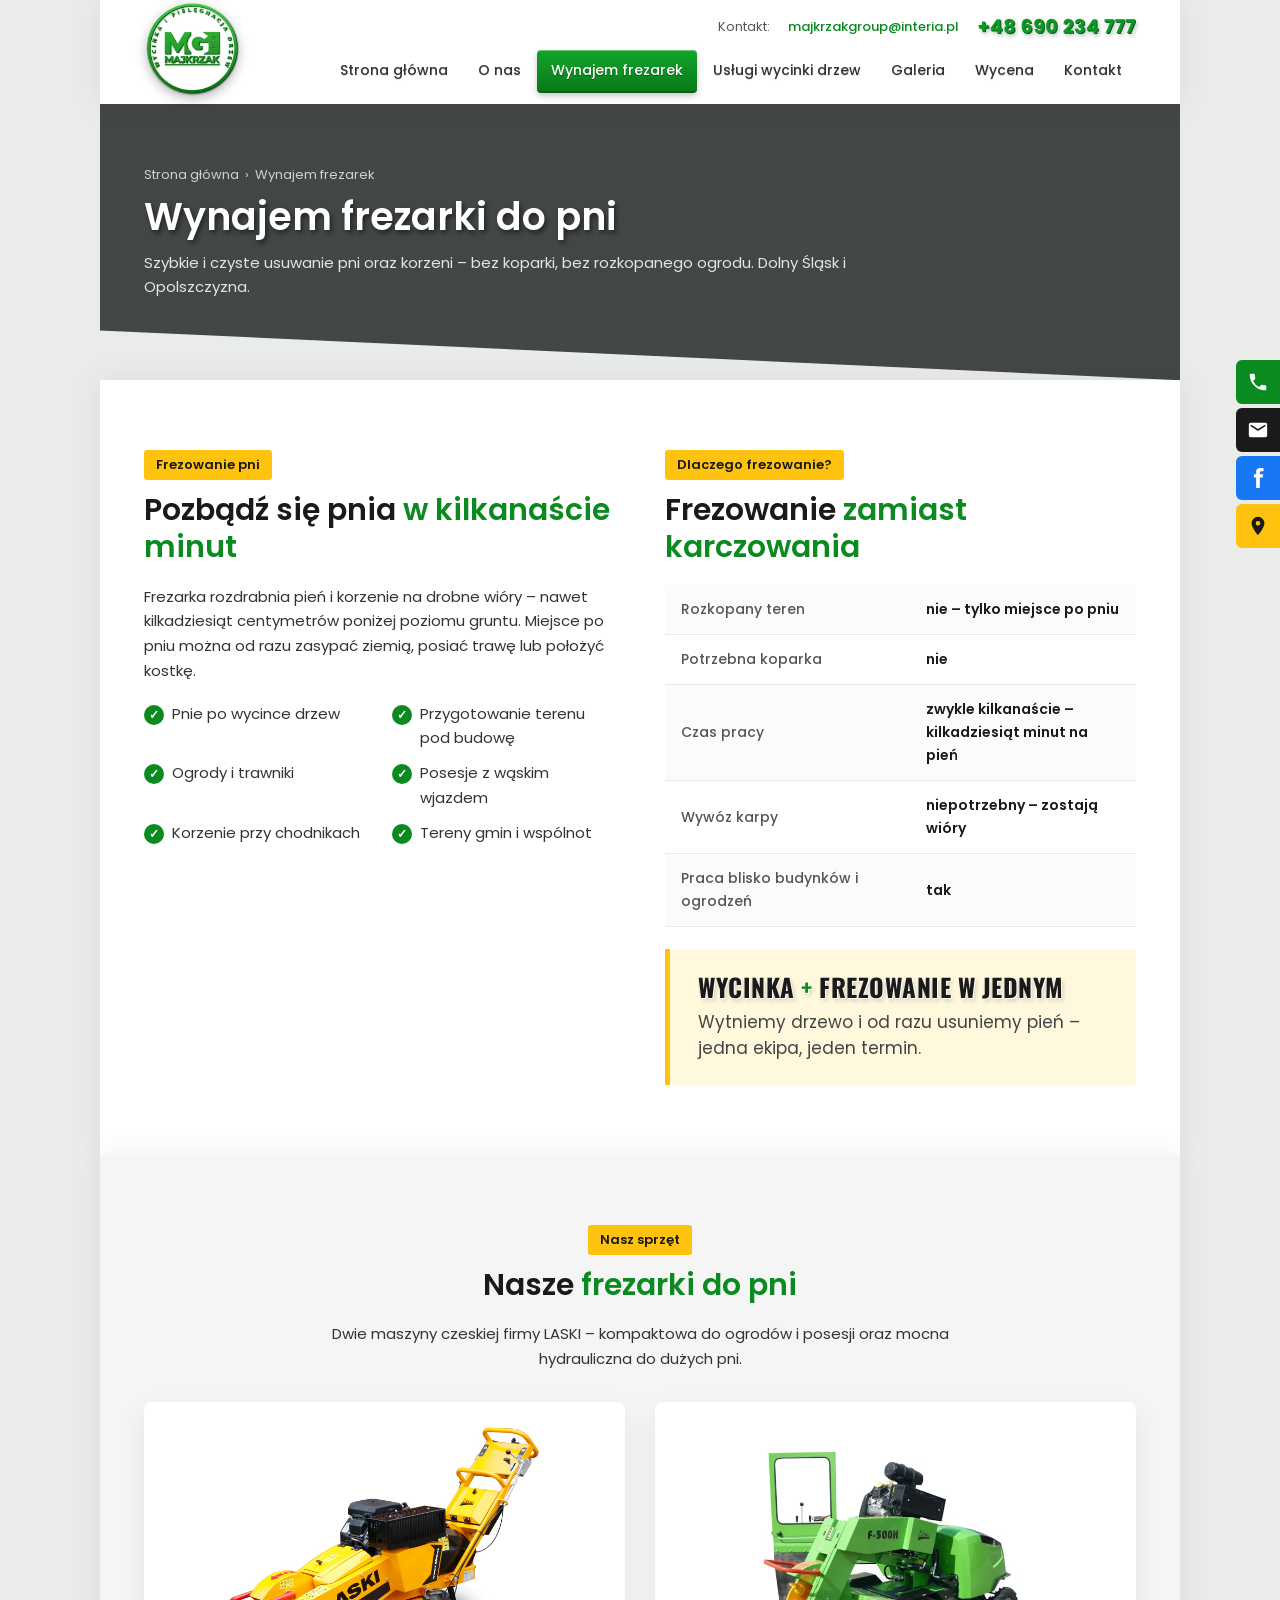
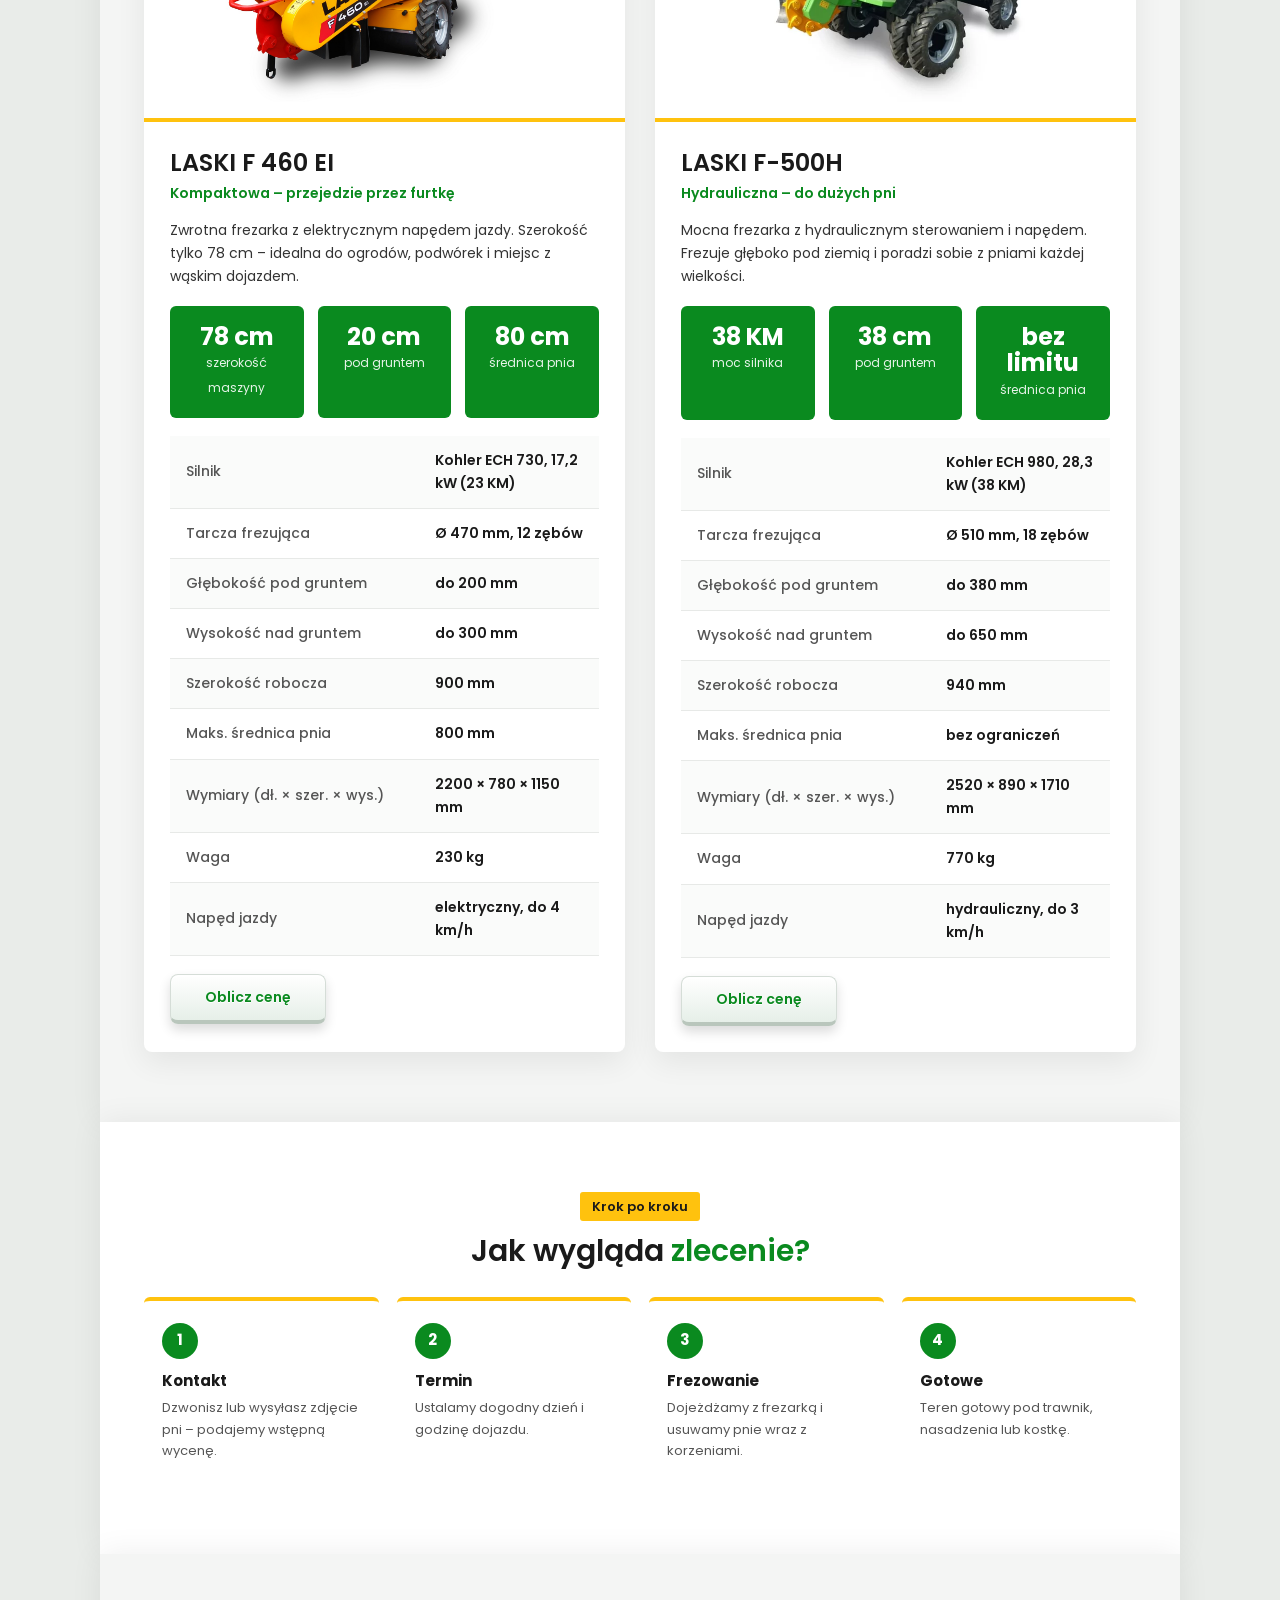
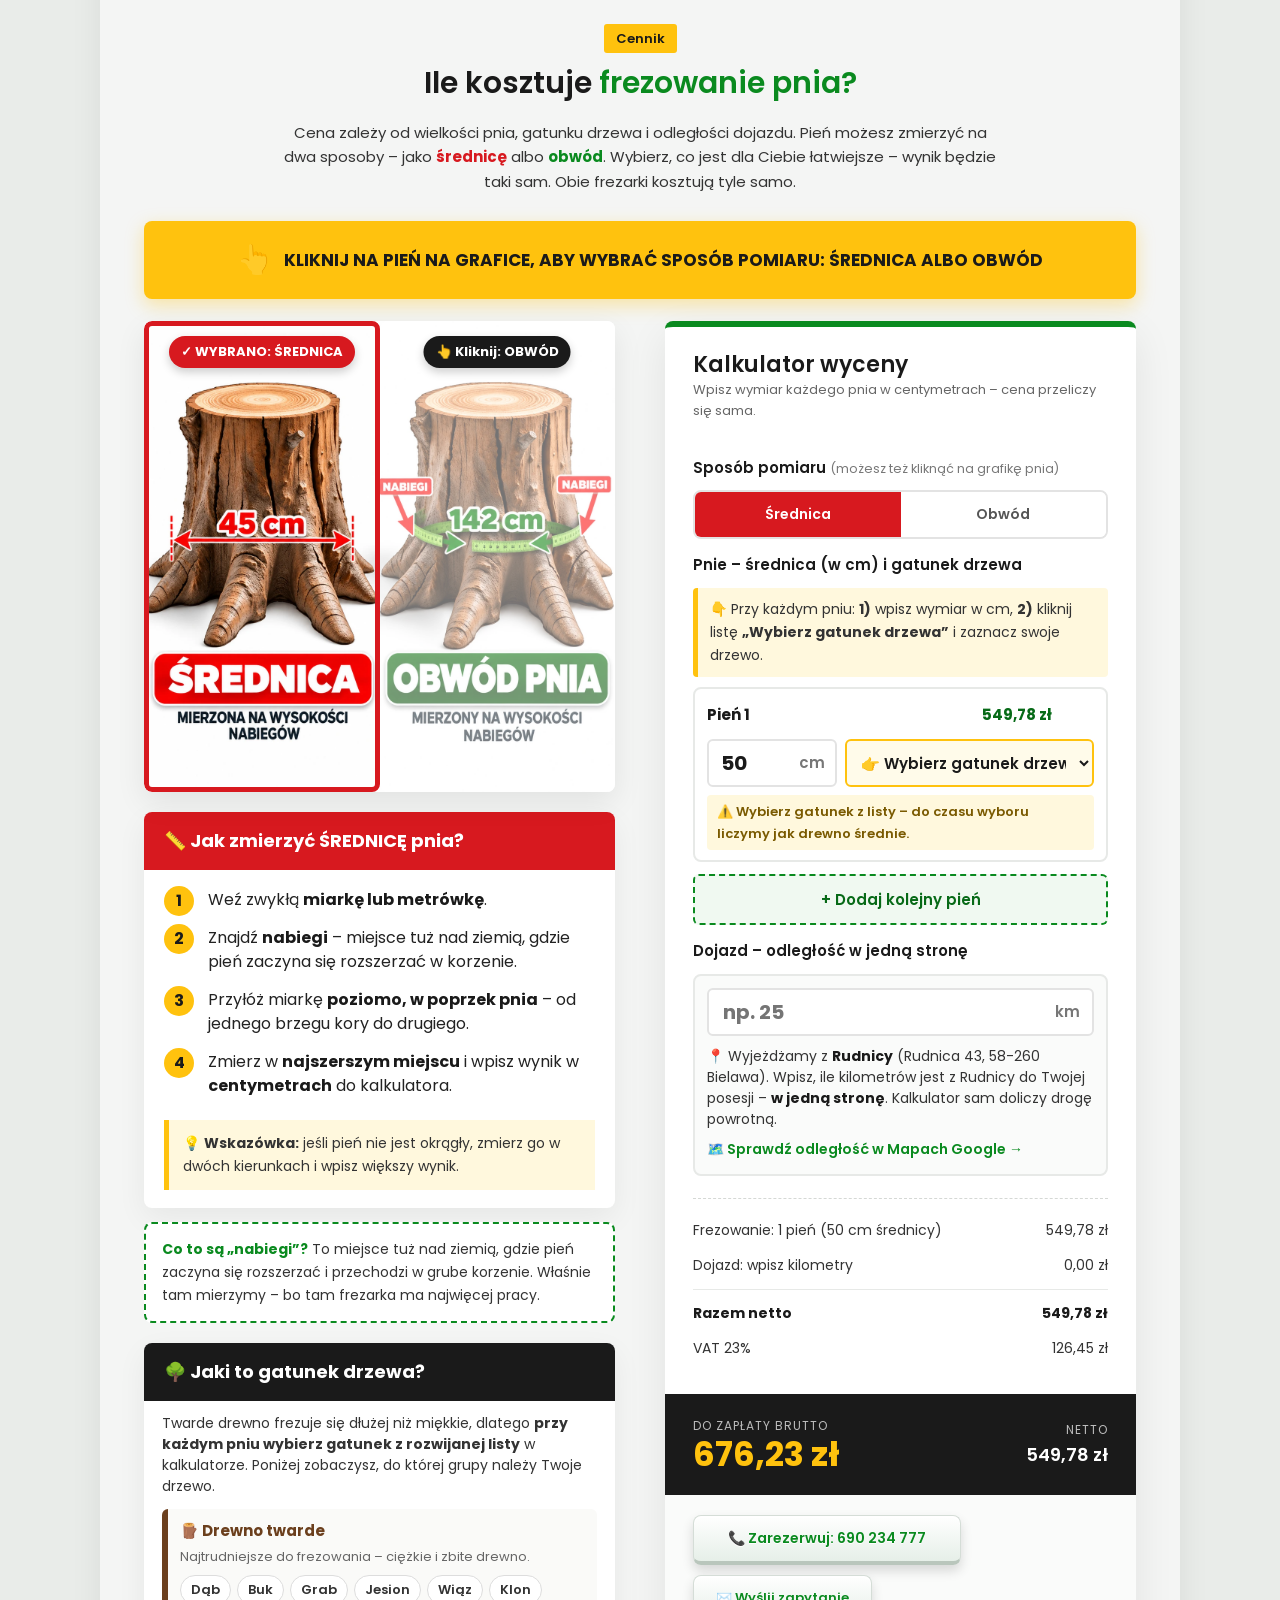
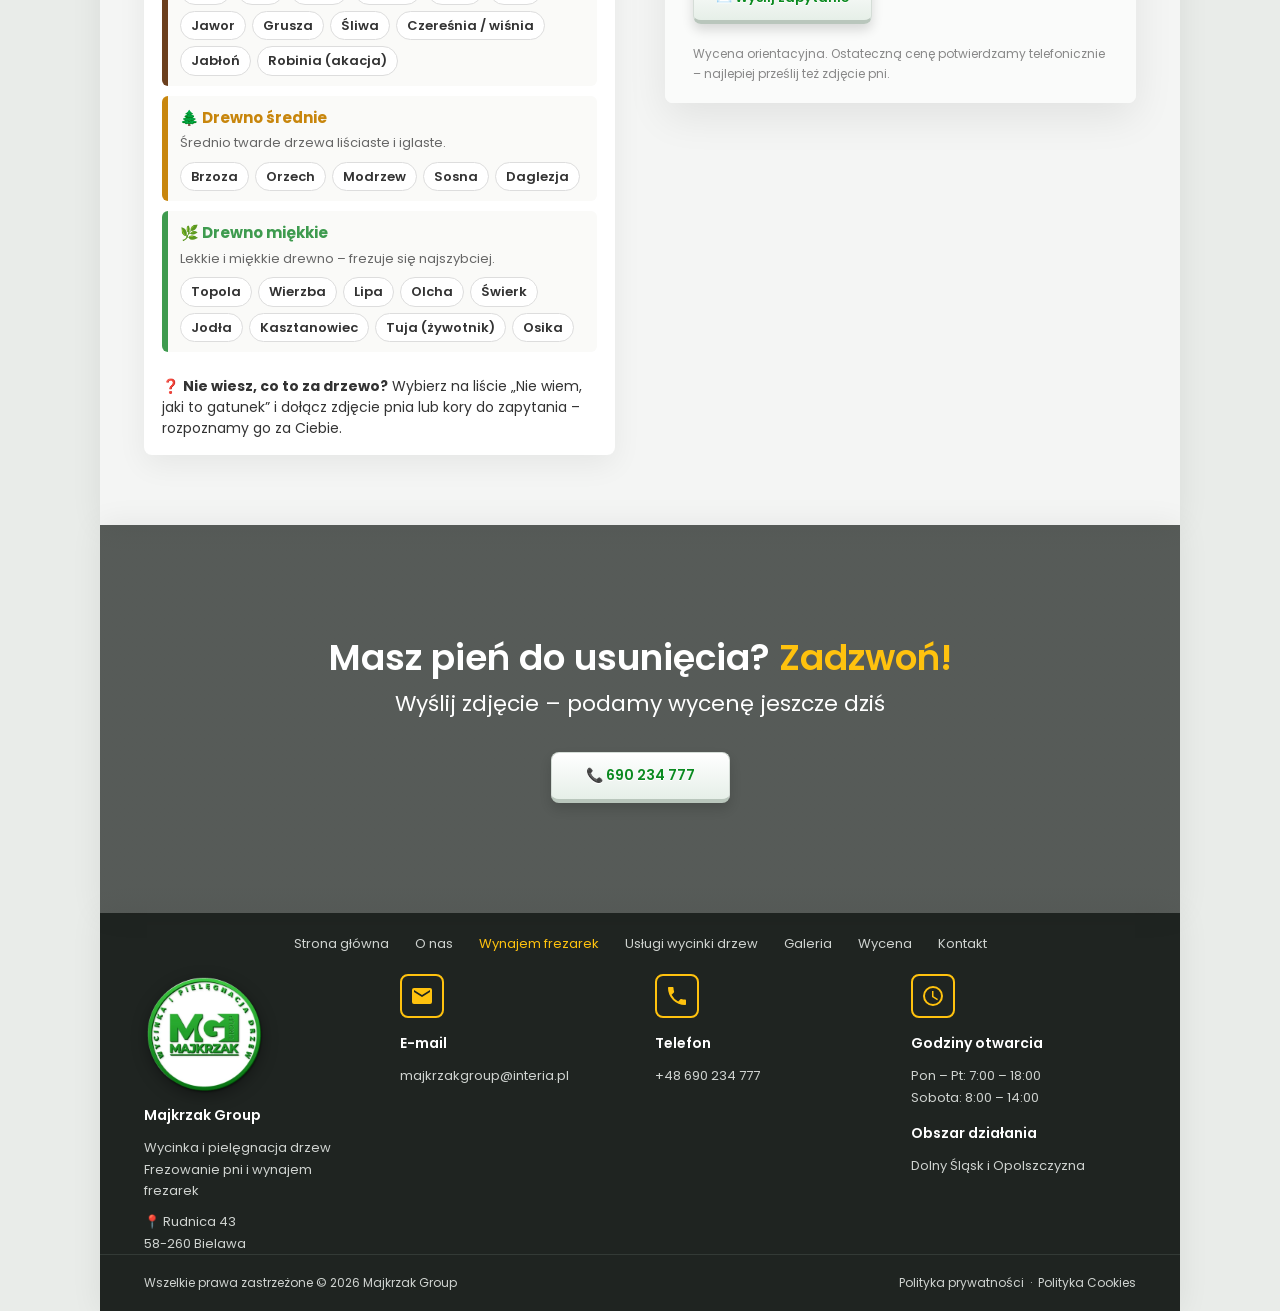
==== commit e1ae4c55: "Add files via upload" ====
--- a/frezarki.html
+++ b/frezarki.html
@@ -5,10 +5,10 @@
 <meta name="viewport" content="width=device-width, initial-scale=1.0">
 <title>Wynajem frezarki do pni – Majkrzak Group</title>
 <meta name="description" content="Wynajem frezarki do pni oraz frezowanie pni z operatorem. Kalkulator ceny netto i brutto. Dolny Śląsk i Opolszczyzna.">
-<link href="https://fonts.googleapis.com/css2?family=Poppins:wght@300;400;500;600;700&display=swap" rel="stylesheet">
+<link href="https://fonts.googleapis.com/css2?family=Poppins:wght@300;400;500;600;700&family=Oswald:wght@500;700&display=swap" rel="stylesheet">
 <link rel="stylesheet" href="style.css">
-<link rel="canonical" href="https://majkrzak.pl/frezarki.html">
-<meta property="og:type" content="website"><meta property="og:url" content="https://majkrzak.pl/frezarki.html"><meta property="og:title" content="Wynajem frezarki do pni – Majkrzak Group"><meta property="og:image" content="https://majkrzak.pl/wycinka-drzew.webp"><meta property="og:locale" content="pl_PL">
+<link rel="canonical" href="https://majkrzakgroupwycinka.pl/frezarki.html">
+<meta property="og:type" content="website"><meta property="og:url" content="https://majkrzakgroupwycinka.pl/frezarki.html"><meta property="og:title" content="Wynajem frezarki do pni – Majkrzak Group"><meta property="og:image" content="https://majkrzakgroupwycinka.pl/wycinka-drzew.webp"><meta property="og:locale" content="pl_PL">
 <link rel="icon" href="favicon.ico" sizes="any"><link rel="icon" type="image/png" href="favicon-192.png"><link rel="apple-touch-icon" href="apple-touch-icon.png">
 <meta name="theme-color" content="#1f8a2e">
 </head>
@@ -17,7 +17,7 @@
 <!-- ================= NAGŁÓWEK ================= -->
 <header id="top">
   <div class="container head">
-    <a href="index.html" class="logo"><img src="logo.webp" alt="Majkrzak Group – logo"></a>
+    <a href="index.html" class="logo"><span class="lg-anim"><img src="logo-plaskie.webp" alt="Majkrzak Group – logo"><img src="logo-3d.webp" class="lg-3d" alt=""></span></a>
     <div class="head-right">
       <div class="head-contact">
         <span>Kontakt:</span>
@@ -75,9 +75,9 @@
         <tr><th>Wywóz karpy</th><td>niepotrzebny – zostają wióry</td></tr>
         <tr><th>Praca blisko budynków i ogrodzeń</th><td>tak</td></tr>
       </table>
-      <div class="note-op">
-        <span style="font-size:28px">🌳</span>
-        <div><b>Wycinka + frezowanie w jednym.</b> Wytniemy drzewo i od razu usuniemy pień – jedna ekipa, jeden termin.</div>
+      <div class="note-op note-combo">
+        <div><strong class="combo-h">Wycinka <span>+</span> frezowanie w jednym</strong>
+        <p>Wytniemy drzewo i od razu usuniemy pień – jedna ekipa, jeden termin.</p></div>
       </div>
     </div>
   </div>
@@ -284,7 +284,7 @@
   </div>
   <div class="container foot-cols">
     <div>
-      <img src="logo.webp" alt="Majkrzak Group" class="foot-logo">
+      <img src="logo-3d.webp" alt="Majkrzak Group" class="foot-logo">
       <h4>Majkrzak Group</h4>
       <p>Wycinka i pielęgnacja drzew<br>Frezowanie pni i wynajem frezarek</p>
       <p style="margin-top:10px">📍 Rudnica 43<br>58-260 Bielawa</p>
@@ -489,5 +489,6 @@
     toTop.classList.toggle('show', scrollY > 500);
   });
 </script>
+<script>if("scrollRestoration" in history)history.scrollRestoration="manual";if(!location.hash){window.scrollTo(0,0);addEventListener("load",function(){window.scrollTo(0,0)})}</script>
 </body>
 </html>
--- a/style.css
+++ b/style.css
@@ -458,3 +458,133 @@
   .reviews-badge{display:inline-block;margin-top:22px;font-size:16px;color:#222;background:#fff;padding:10px 18px;border-radius:30px;box-shadow:0 2px 10px rgba(0,0,0,.08)}
   .reviews-badge .stars{color:#f5b301;letter-spacing:2px}
   @media(max-width:800px){.steps3-grid{grid-template-columns:1fr}.steps3 h2{font-size:24px}}
+
+/* ===== Logo w nagłówku: obrót co 3 s, w przerwie wersja 3D ===== */
+  .logo{perspective:700px}
+  .lg-anim{position:relative;display:inline-block;transform-style:preserve-3d;animation:lgSpin 4s ease-in-out infinite}
+  .lg-anim img{display:block}
+  .lg-anim .lg-3d{position:absolute;left:0;top:0;opacity:0;animation:lg3d 4s linear infinite}
+  @keyframes lgSpin{0%{transform:rotateY(0)}25%{transform:rotateY(360deg)}100%{transform:rotateY(360deg)}}
+  @keyframes lg3d{0%,24%{opacity:0}34%,94%{opacity:1}100%{opacity:0}}
+  @media (prefers-reduced-motion:reduce){.lg-anim,.lg-anim .lg-3d{animation:none}.lg-anim .lg-3d{opacity:1}}
+  .lg-anim img{filter:drop-shadow(0 4px 6px rgba(0,0,0,.28))}
+  .lg-anim .lg-3d{opacity:1;animation:none}  .lg-anim img:first-child{visibility:hidden}  /* cały czas wersja 3D, także w obrocie */
+
+/* ===== Pulsujący telefon w prawym górnym rogu ===== */
+  .head-contact a[href^="tel"]{font-size:19px;font-weight:700;letter-spacing:.5px;color:#0c9a24;display:inline-block;
+    -webkit-font-smoothing:antialiased;text-rendering:geometricPrecision;
+    text-shadow:1px 1px 0 #06601a,2px 3px 4px rgba(0,0,0,.28);
+    animation:telPuls 1.8s ease-in-out infinite}
+  .head-contact a[href^="tel"]:hover{color:#10b02b}
+  @keyframes telPuls{0%,100%{filter:brightness(1)}50%{filter:brightness(1.35)}}
+  @media (max-width:960px){.head-contact{display:flex}.head-contact span,.head-contact a[href^="mailto"]{display:none}.head-contact a[href^="tel"]{font-size:16px}}
+  @media (prefers-reduced-motion:reduce){.head-contact a[href^="tel"]{animation:none}}
+
+/* ===== Zakładki menu – delikatne 3D ===== */
+  nav a{text-shadow:0 1px 1px rgba(0,0,0,.12);border-bottom:2px solid transparent}
+  nav a:hover{background:linear-gradient(#fff,#eef5ef);box-shadow:0 2px 4px rgba(0,0,0,.12),inset 0 1px 0 #fff;transform:translateY(-1px)}
+  nav a.active{background:linear-gradient(#12a52a,#087a1b);color:#fff;text-shadow:0 1px 1px rgba(0,0,0,.35);
+    box-shadow:0 3px 6px rgba(0,0,0,.22),inset 0 1px 0 rgba(255,255,255,.35);border-bottom-color:#05600f}
+
+/* ===== Ukośne ścięcie zdjęć (styl jak na przykładzie) ===== */
+  #start{position:relative;background:#fff}
+  #start::before{content:"";position:absolute;left:0;right:0;top:0;height:580px;background:#d9dcda;
+    clip-path:polygon(0 0,100% 0,100% 100%,0 92%);z-index:0}
+  .slider{height:580px;clip-path:polygon(0 0,100% 0,100% 100%,0 78%);z-index:1}
+  .slide::after{content:"";position:absolute;inset:0;background:linear-gradient(100deg,rgba(0,0,0,.62) 0%,rgba(0,0,0,.25) 45%,rgba(0,0,0,0) 70%)}
+  .slide-box{z-index:2;top:70px;bottom:auto;left:max(20px,calc(50% - 560px));transform:none;width:min(560px,calc(100% - 40px));
+    background:none;border:none;padding:0;display:block;color:#fff}
+  .slide-box h2{color:#fff;font-size:44px;line-height:1.1;text-shadow:0 3px 10px rgba(0,0,0,.55);margin-bottom:12px}
+  .slide-box p{color:#f1f1f1;font-size:16px;text-shadow:0 2px 6px rgba(0,0,0,.6);margin-bottom:22px}
+  .slide-box .cta-pair{justify-content:flex-start}
+  .dots{position:relative;z-index:2;margin-top:-10px}
+  .page-head{clip-path:polygon(0 0,100% 0,100% 100%,0 82%);border-bottom:none;padding-bottom:80px}
+  @media (max-width:960px){.slide-box h2{font-size:32px}}
+  @media (max-width:600px){
+    #start::before{height:520px;clip-path:polygon(0 0,100% 0,100% 100%,0 95%)}
+    .slider{height:520px;clip-path:polygon(0 0,100% 0,100% 100%,0 86%)}
+    .slide-box{top:30px;left:16px;width:calc(100% - 32px)}
+    .slide-box h2{font-size:27px}.slide-box p{font-size:14px;margin-bottom:14px}
+    .slide::after{background:linear-gradient(180deg,rgba(0,0,0,.6) 0%,rgba(0,0,0,.25) 55%,rgba(0,0,0,0) 80%)}
+    .page-head{clip-path:polygon(0 0,100% 0,100% 100%,0 90%);padding-bottom:56px}
+  }
+  .slide-box p{text-shadow:1px 1px 0 rgba(0,0,0,.45),2px 3px 6px rgba(0,0,0,.6)}  .slide-box .btn{box-shadow:0 4px 0 rgba(0,0,0,.28),0 8px 16px rgba(0,0,0,.35);text-shadow:0 1px 1px rgba(0,0,0,.25)}  .slide-box .btn:hover{transform:translateY(-2px)}
+  .slide-box h2,.page-head h1{text-shadow:2px 3px 5px rgba(0,0,0,.5)}  /* lekki cień napisów */
+  .btn-yellow{background:linear-gradient(#ffd54a,#f0ac00);color:#1d1d1b;border-radius:5px;text-shadow:0 1px 0 rgba(255,255,255,.45);
+    box-shadow:0 3px 6px rgba(0,0,0,.22),inset 0 1px 0 rgba(255,255,255,.55);border-bottom:2px solid #b98400}
+  .btn-yellow:hover{background:linear-gradient(#ffdf70,#f6b70d);transform:translateY(-1px)}
+  .btn-sms{background:linear-gradient(#4b514d,#262a28);color:#fff;border-radius:5px;text-shadow:0 1px 1px rgba(0,0,0,.4);
+    box-shadow:0 3px 6px rgba(0,0,0,.25),inset 0 1px 0 rgba(255,255,255,.18);border-bottom:2px solid #151816}
+  .btn-sms:hover{background:linear-gradient(#59605b,#2e3330);transform:translateY(-1px)}
+  .btn-sms{background:linear-gradient(#12a52a,#087a1b);border-bottom-color:#05600f;box-shadow:0 3px 6px rgba(0,0,0,.25),inset 0 1px 0 rgba(255,255,255,.35)}  .btn-sms:hover{background:linear-gradient(#16b530,#098a1e)}  /* SMS na zielono */
+  .intro h1{font-family:"Oswald",Poppins,sans-serif;font-weight:700;font-size:44px;letter-spacing:1px;text-transform:uppercase;color:#1d1d1b;text-shadow:1px 1px 0 #c9cdca,2px 3px 4px rgba(0,0,0,.22)}  .intro h1 span{font-weight:500;font-size:28px;letter-spacing:2px;margin-top:4px;text-shadow:1px 1px 0 #06601a,2px 3px 4px rgba(0,0,0,.25)}  @media (max-width:600px){.intro h1{font-size:32px}.intro h1 span{font-size:20px}}
+  @media (min-width:601px){.slide-box .btn-big{font-size:15px;padding:11px 22px}}  /* mniejsze przyciski na zdjęciu (komputer) */
+/* ===== Przyciski w opisie firmy – jak zakładki menu ===== */
+  .intro .cta-pair{justify-content:center}
+  .intro .btn,.intro .btn.btn-yellow,.intro .btn.btn-sms,.intro .btn:not(.btn-yellow):not(.btn-outline):not(.btn-sms){
+    background:linear-gradient(#fff,#eef5ef);color:var(--green);border:none;border-bottom:none;border-radius:4px;
+    box-shadow:0 2px 4px rgba(0,0,0,.12),inset 0 1px 0 #fff;text-shadow:0 1px 1px rgba(0,0,0,.12);font-weight:600;font-size:15px;padding:10px 20px}
+  .intro .btn:hover,.intro .btn.btn-yellow:hover,.intro .btn.btn-sms:hover,.intro .btn:not(.btn-yellow):not(.btn-outline):not(.btn-sms):hover{
+    background:linear-gradient(#12a52a,#087a1b);color:#fff;text-shadow:0 1px 1px rgba(0,0,0,.35);transform:translateY(-1px)}
+/* ===== Przyciski w „Wycena w 3 krokach” – jak zakładki menu ===== */
+  #wycena .cta-center .btn{background:linear-gradient(#fff,#eef5ef);color:var(--green);border:none;border-radius:4px;
+    box-shadow:0 2px 4px rgba(0,0,0,.12),inset 0 1px 0 #fff;text-shadow:0 1px 1px rgba(0,0,0,.12);font-weight:600;font-size:15px;padding:10px 20px}
+  #wycena .cta-center .btn:hover{background:linear-gradient(#12a52a,#087a1b);color:#fff;text-shadow:0 1px 1px rgba(0,0,0,.35);transform:translateY(-1px)}
+  .intro{padding-bottom:40px}  .intro p:last-of-type{margin-bottom:0}
+  .wa-ic{width:20px;height:20px;vertical-align:-4px;margin-right:4px;display:inline-block}
+/* ===== Przyciski w „Wycena w 3 krokach” – 3D (jak klawisze) ===== */
+  #wycena .cta-center .btn{background:linear-gradient(#ffffff,#e6efe8);border:1px solid #d5ddd7;border-bottom:4px solid #b9c6bc;border-radius:8px;
+    box-shadow:0 6px 12px rgba(0,0,0,.14),inset 0 2px 0 #fff;text-shadow:0 1px 0 #fff;transition:transform .15s,box-shadow .15s}
+  #wycena .cta-center .btn:hover{background:linear-gradient(#12a52a,#087a1b);border-color:#087a1b;border-bottom-color:#05600f;color:#fff;
+    text-shadow:0 1px 1px rgba(0,0,0,.35);transform:translateY(-2px);box-shadow:0 10px 16px rgba(0,0,0,.2),inset 0 1px 0 rgba(255,255,255,.3)}
+  #wycena .cta-center .btn:active{transform:translateY(2px);border-bottom-width:2px;box-shadow:0 3px 6px rgba(0,0,0,.15)}
+/* ===== WSZYSTKIE przyciski na stronie – 3D jak klawisze (menu bez zmian) ===== */
+  html body .btn,html body .btn.btn-yellow,html body .btn.btn-sms,html body .btn.btn-outline,html body .btn.btn-wa{
+    background:linear-gradient(#ffffff,#e6efe8);color:var(--green);border:1px solid #d5ddd7;border-bottom:4px solid #b9c6bc;border-radius:8px;
+    box-shadow:0 6px 12px rgba(0,0,0,.14),inset 0 2px 0 #fff;text-shadow:0 1px 0 #fff;font-weight:600;transition:transform .15s,box-shadow .15s}
+  html body .btn:hover,html body .btn.btn-yellow:hover,html body .btn.btn-sms:hover,html body .btn.btn-outline:hover,html body .btn.btn-wa:hover{
+    background:linear-gradient(#12a52a,#087a1b);border-color:#087a1b;border-bottom-color:#05600f;color:#fff;
+    text-shadow:0 1px 1px rgba(0,0,0,.35);transform:translateY(-2px);box-shadow:0 10px 16px rgba(0,0,0,.2),inset 0 1px 0 rgba(255,255,255,.3)}
+  html body .btn:active{transform:translateY(2px);border-bottom-width:2px;box-shadow:0 3px 6px rgba(0,0,0,.15)}
+  .tile{display:flex;flex-direction:column}  .tile h3{white-space:nowrap;font-size:22px}  .tile .btn{align-self:flex-start;margin-top:auto}  @media (max-width:1100px){.tile h3{font-size:19px}}  /* tytuły kafelków w jednej linii, przyciski równo */
+  .foot-logo{background:none;padding:0;border-radius:0;width:120px;height:120px;filter:drop-shadow(0 4px 8px rgba(0,0,0,.35))}
+
+/* motto – plakietki 3D */
+.motto span{background:linear-gradient(#3a3a3a,#161616);border:1px solid #111;border-bottom:4px solid #000;border-radius:8px;box-shadow:0 6px 12px rgba(0,0,0,.22),inset 0 2px 0 rgba(255,255,255,.18);text-shadow:0 1px 1px rgba(0,0,0,.6);transition:transform .15s}
+.motto span:nth-child(odd){background:linear-gradient(#14b02e,#087a1b);border-color:#06661a;border-bottom-color:#04501a}
+.motto span:hover{transform:translateY(-2px)}
+
+/* O nas – nagłówek ze zdjęciem ścięty ukośnie jak na stronie głównej */
+.ph-wrap{position:relative;background:#fff}
+.ph-wrap::before{content:"";position:absolute;inset:0;background:#d9dcda;clip-path:polygon(0 0,100% 0,100% 100%,0 90%)}
+.ph-wrap .page-head.ph-foto{position:relative;z-index:1;background-size:cover;min-height:460px;padding:80px 0 150px;clip-path:polygon(0 0,100% 0,100% 100%,0 76%)}
+.ph-foto h1{font-size:44px;line-height:1.1}
+.ph-foto p{font-size:17px;text-shadow:1px 1px 0 rgba(0,0,0,.45),2px 3px 6px rgba(0,0,0,.6)}
+@media (max-width:600px){
+  .ph-wrap::before{clip-path:polygon(0 0,100% 0,100% 100%,0 95%)}
+  .ph-wrap .page-head.ph-foto{min-height:360px;padding:40px 0 90px;clip-path:polygon(0 0,100% 0,100% 100%,0 86%)}
+  .ph-foto h1{font-size:30px}
+}
+.ph-wrap + section{padding-top:24px!important}.ph-wrap + section .since{margin-top:0}
+body>.ph-wrap{max-width:1080px;margin-left:auto;margin-right:auto;box-shadow:0 0 30px rgba(0,0,0,.07)}
+/* miasta – zakładki 3D jak przyciski */
+.city-links a{background:linear-gradient(#ffffff,#e6efe8);color:var(--green);border:1px solid #d5ddd7;border-bottom:4px solid #b9c6bc;border-radius:8px;box-shadow:0 5px 10px rgba(0,0,0,.12),inset 0 2px 0 #fff;text-shadow:0 1px 0 #fff;transition:transform .15s,box-shadow .15s}
+.city-links a:hover{background:linear-gradient(#12a52a,#087a1b);color:#fff;text-shadow:0 1px 1px rgba(0,0,0,.35);border-color:#087a1b;border-bottom-color:#05600f;transform:translateY(-2px)}
+.city-links a:active{transform:translateY(2px);border-bottom-width:2px}
+.note-op{font-size:18px;padding:24px 26px;gap:18px;line-height:1.5}
+.note-op>span{font-size:44px!important}
+@media (max-width:600px){.note-op{font-size:16px;padding:18px}.note-op>span{font-size:34px!important}}
+/* frezarki – ładny napis w ramce combo */
+.note-combo{display:block;padding:24px 28px}
+.combo-h{display:block;font-family:"Oswald",sans-serif;font-weight:700;font-size:25px;line-height:1.15;text-transform:uppercase;letter-spacing:.5px;color:var(--black);text-shadow:1px 1px 0 #fff,2px 3px 4px rgba(0,0,0,.18)}
+.combo-h span{color:var(--green)}
+.note-combo p{margin:8px 0 0;font-size:17px;color:#444}
+@media (max-width:600px){.combo-h{font-size:23px}.note-combo p{font-size:15px}}
+/* frezarki – zdjęcie z realizacji */
+.frez-foto{margin:24px 0 0}
+.frez-foto img{width:100%;height:440px;object-fit:cover;object-position:center 60%;border-radius:10px;box-shadow:0 10px 24px rgba(0,0,0,.18)}
+.frez-foto figcaption{font-size:13px;color:#666;margin-top:8px}
+@media (max-width:600px){.frez-foto img{height:340px}}
+/* .where – plakietki 3D jak przyciski */
+.where span{background:linear-gradient(#ffffff,#e6efe8);color:var(--green);border:1px solid #d5ddd7;border-bottom:4px solid #b9c6bc;border-radius:8px;box-shadow:0 5px 10px rgba(0,0,0,.12),inset 0 2px 0 #fff;text-shadow:0 1px 0 #fff}
+.foot-menu{border-bottom:none}
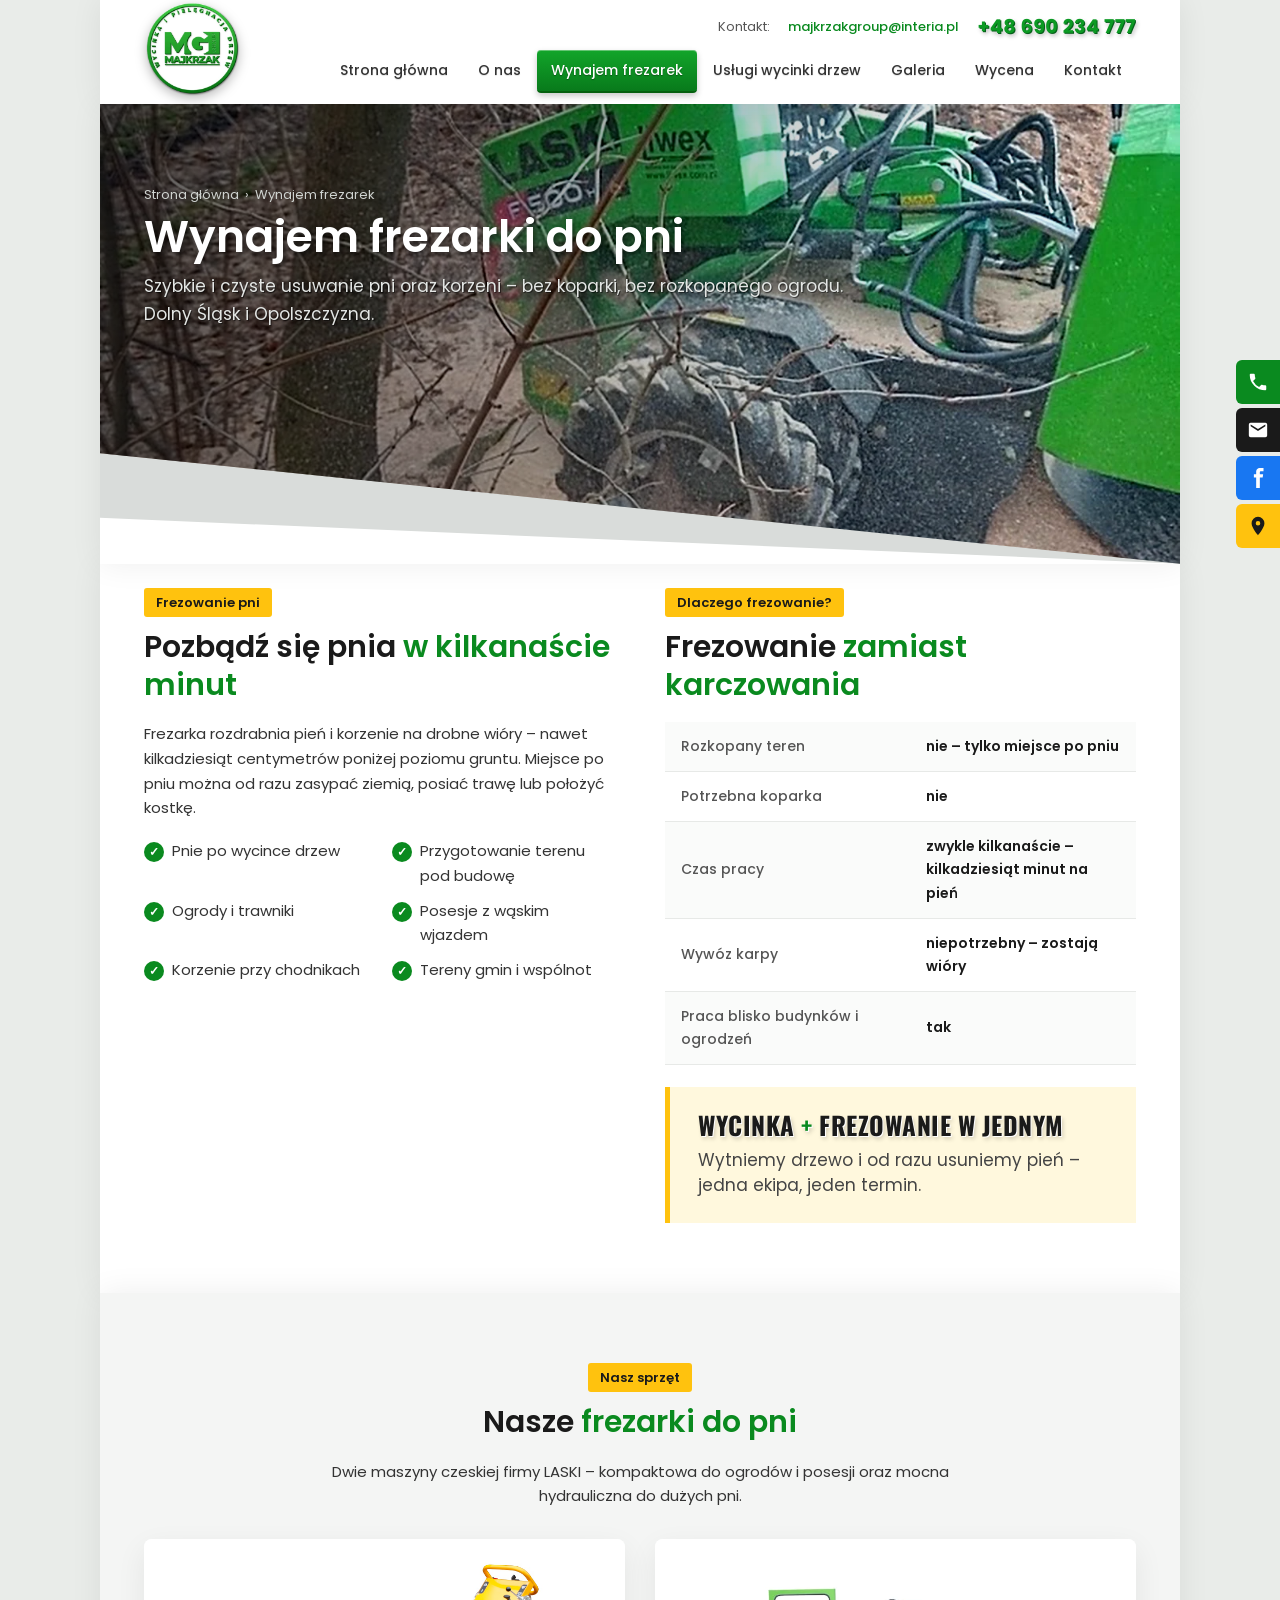
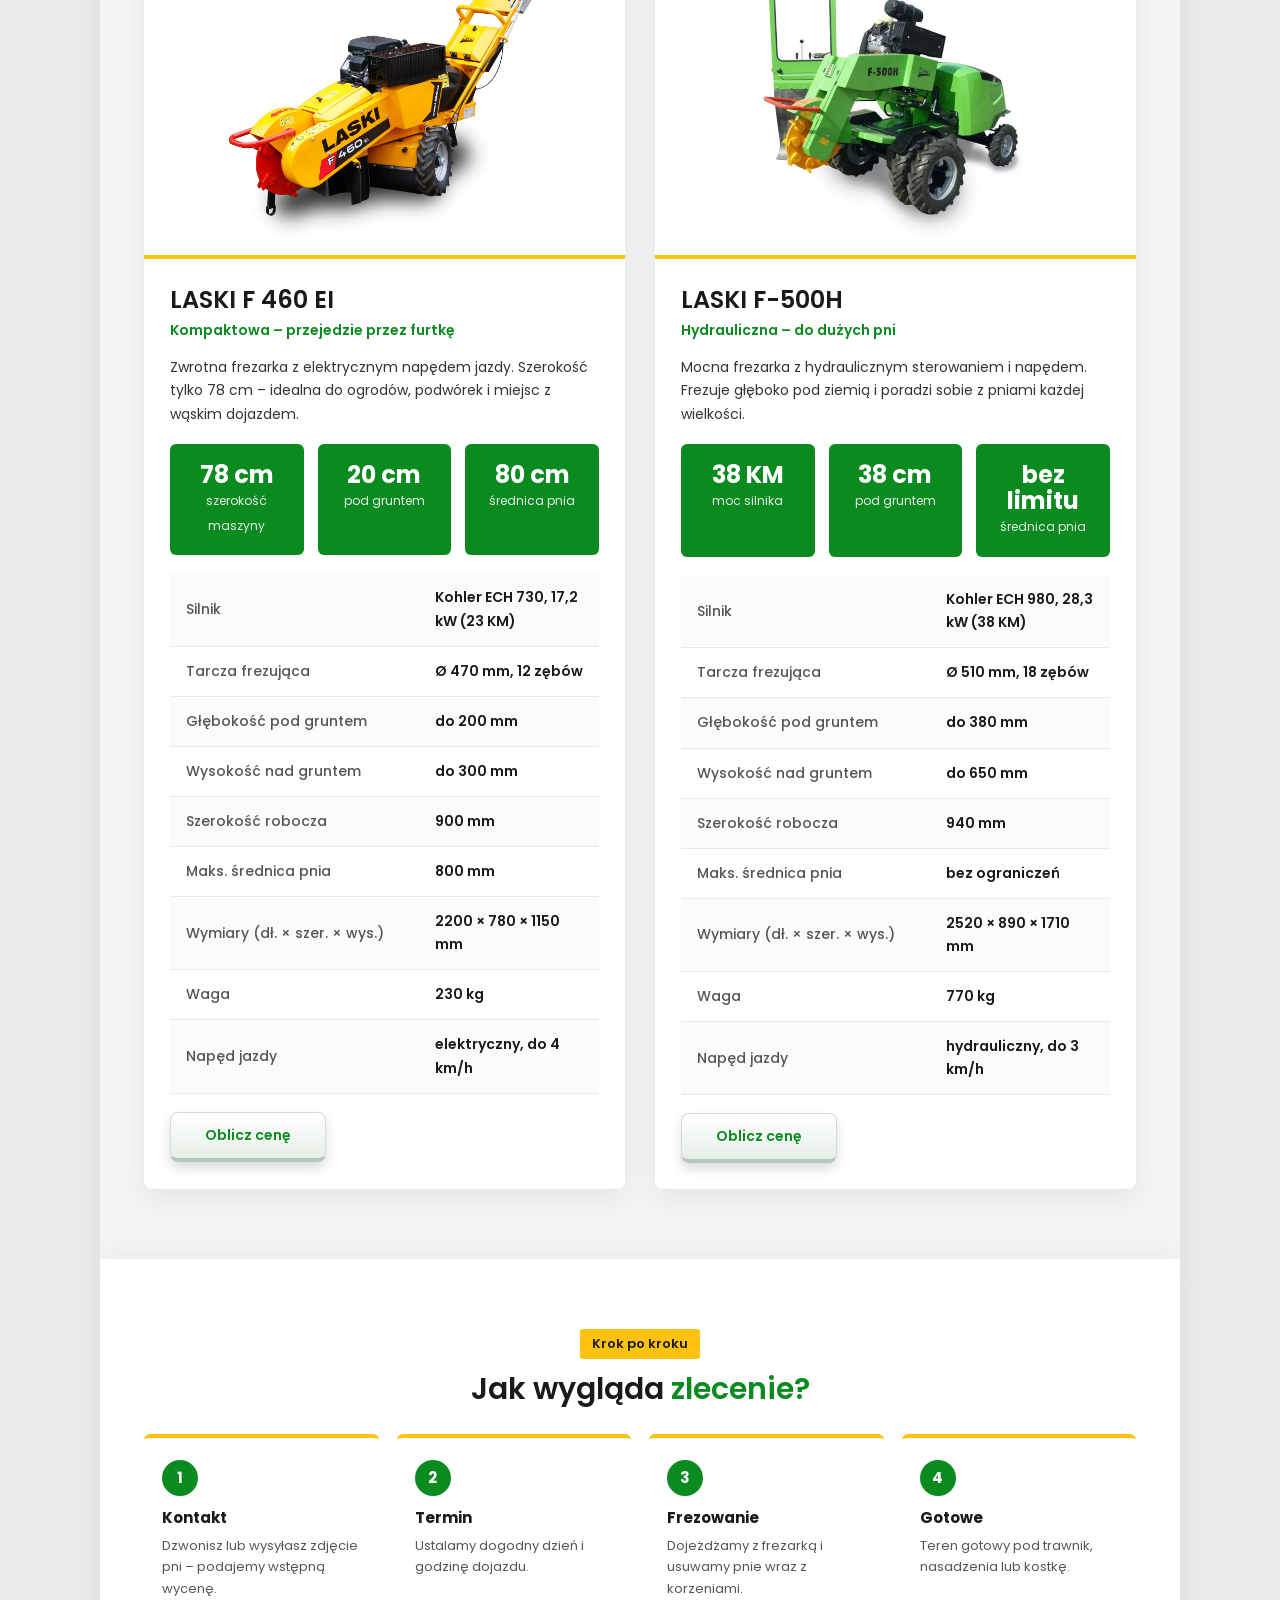
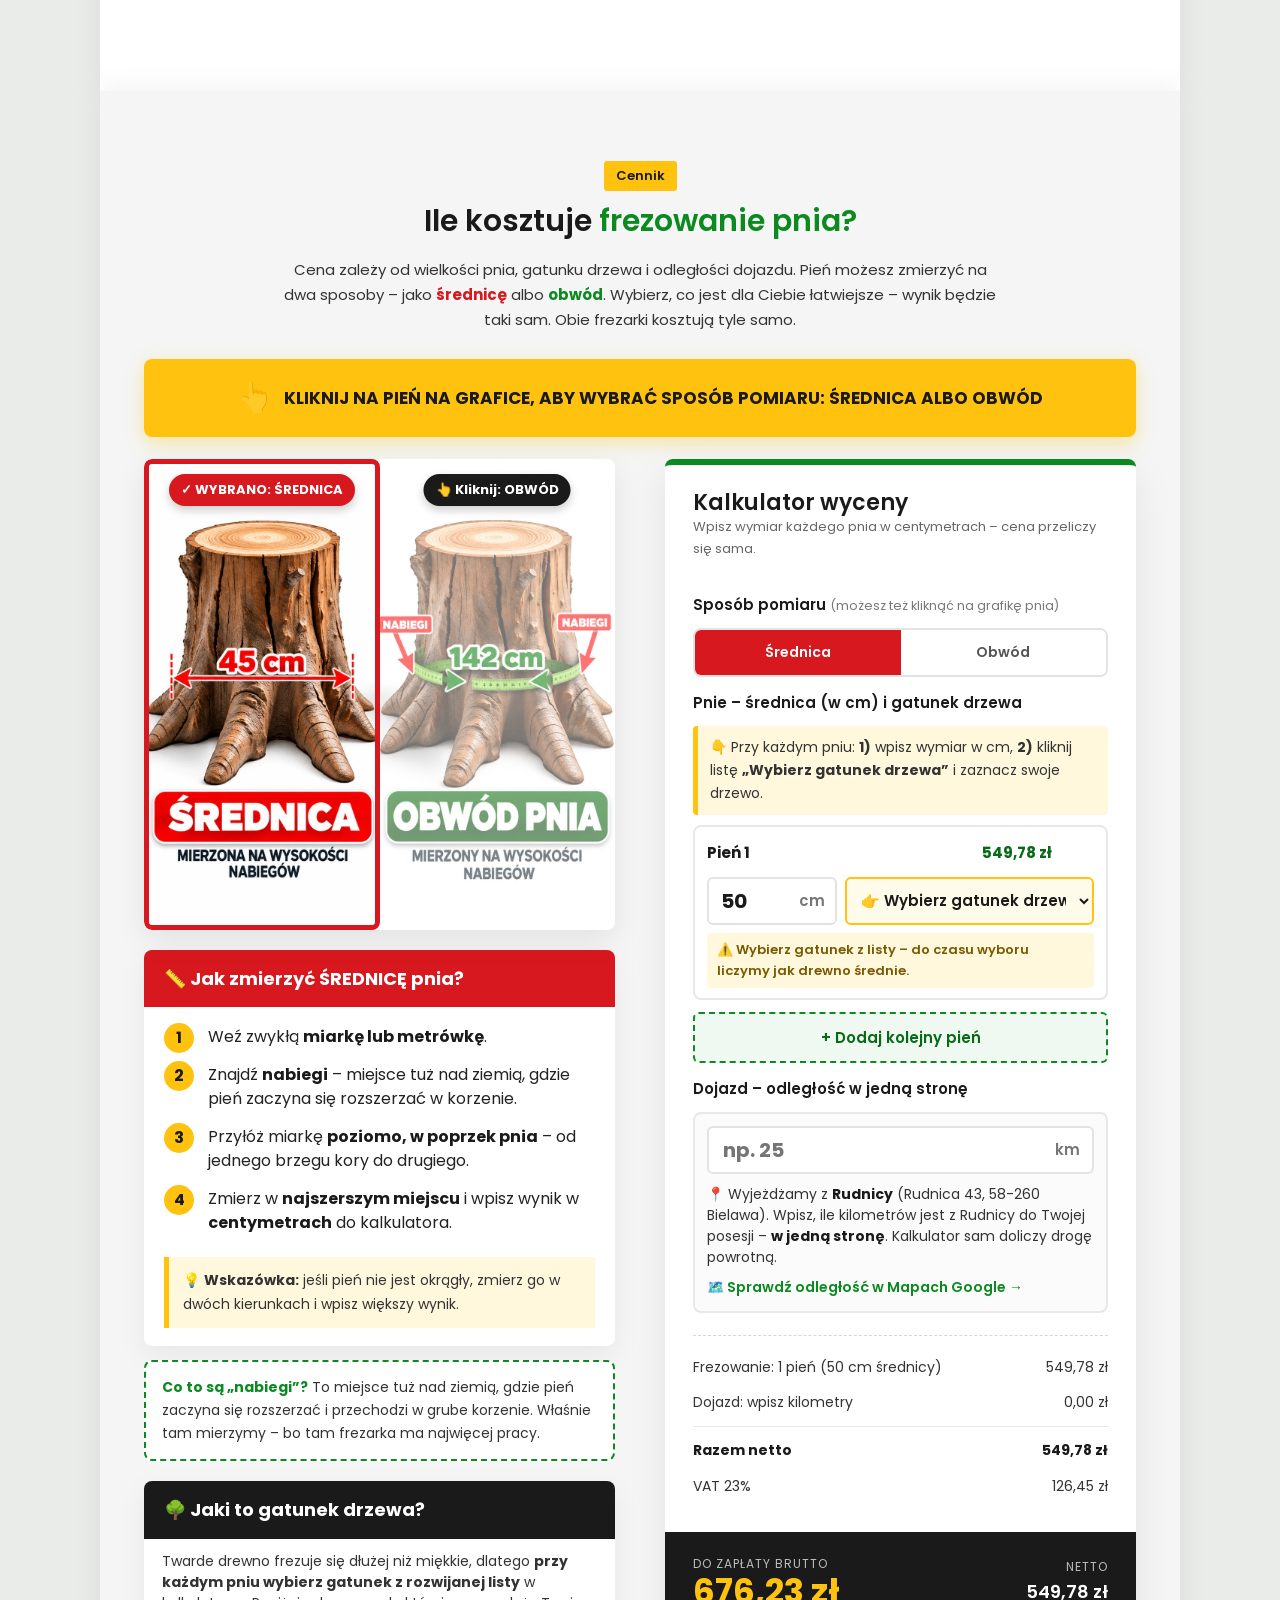
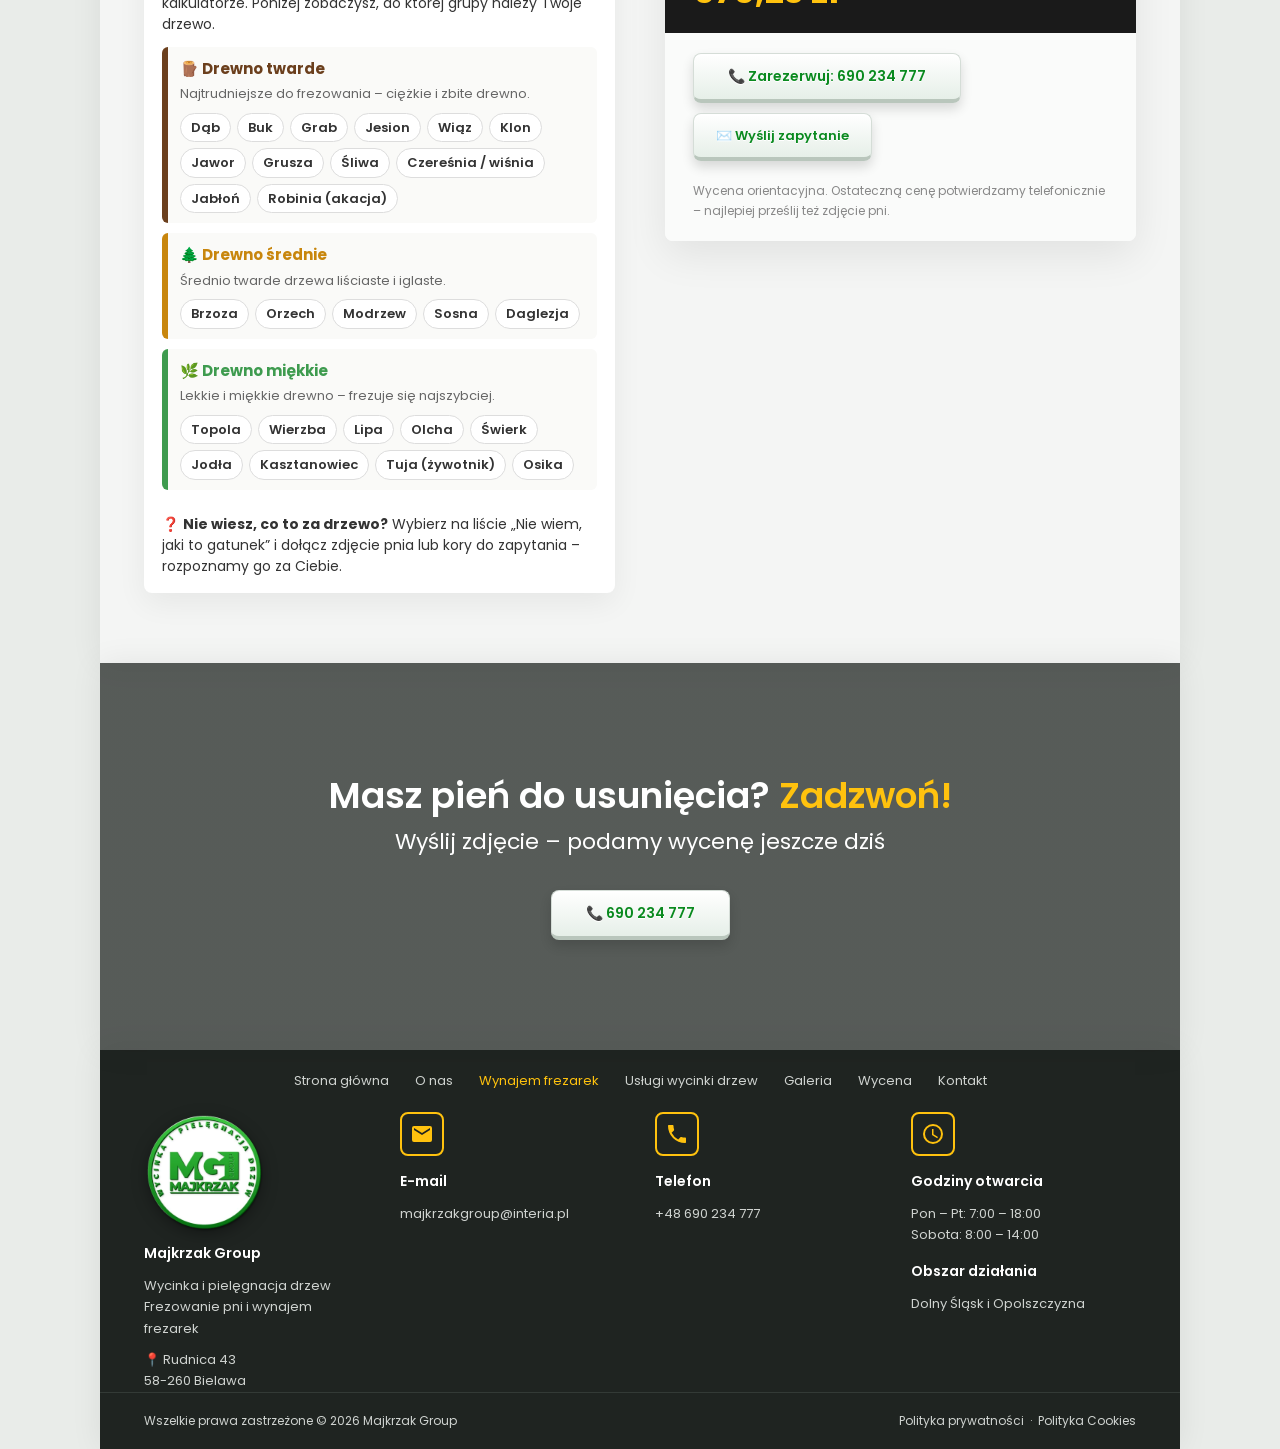
==== commit 053fbb3c: "Add files via upload" ====
--- a/frezarki.html
+++ b/frezarki.html
@@ -41,13 +41,13 @@
 </header>
 
 <!-- ================= TYTUŁ PODSTRONY ================= -->
-<section class="page-head">
+<div class="ph-wrap"><section class="page-head ph-foto" style="background-image:linear-gradient(100deg,rgba(0,0,0,.66) 0%,rgba(0,0,0,.3) 45%,rgba(0,0,0,.05) 75%),url('frezowanie-laski.webp');background-position:center 35%">
   <div class="container">
     <div class="crumbs"><a href="index.html">Strona główna</a> &nbsp;›&nbsp; Wynajem frezarek</div>
     <h1>Wynajem frezarki do pni</h1>
     <p>Szybkie i czyste usuwanie pni oraz korzeni – bez koparki, bez rozkopanego ogrodu. Dolny Śląsk i Opolszczyzna.</p>
   </div>
-</section>
+</section></div>
 
 <!-- ================= FREZOWANIE – OPIS ================= -->
 <section class="sec">
--- a/style.css
+++ b/style.css
@@ -588,3 +588,20 @@
 /* .where – plakietki 3D jak przyciski */
 .where span{background:linear-gradient(#ffffff,#e6efe8);color:var(--green);border:1px solid #d5ddd7;border-bottom:4px solid #b9c6bc;border-radius:8px;box-shadow:0 5px 10px rgba(0,0,0,.12),inset 0 2px 0 #fff;text-shadow:0 1px 0 #fff}
 .foot-menu{border-bottom:none}
+/* ===== Ekran powitalny z logo 3D (jak na stronie podnośnika, raz na wizytę) ===== */
+html.splash body{filter:blur(18px);overflow:hidden}
+html.splash-out body{filter:blur(0);transition:filter 1s ease}
+html.splash::before{content:"";position:fixed;inset:0;background:rgba(255,255,255,.9);z-index:9998;transition:opacity .7s ease}
+html.splash::after{content:"";position:fixed;left:50%;top:50%;width:min(62vw,340px);height:min(62vw,340px);
+  background:url(logo-3d.webp) center/contain no-repeat;z-index:9999;filter:drop-shadow(0 18px 24px rgba(0,0,0,.3));
+  animation:splashSpin 2s cubic-bezier(.15,.75,.25,1) both}
+html.splash-out::before{opacity:0}
+html.splash-out::after{animation:splashOut .5s ease-in both}
+@keyframes splashOut{from{opacity:1;transform:translate(-50%,-50%) scale(1)}to{opacity:0;transform:translate(-50%,-50%) scale(.6)}}
+@keyframes splashSpin{
+  0%{opacity:0;transform:translate(-50%,-50%) perspective(900px) rotateY(720deg) rotateX(360deg) scale(.15)}
+  15%{opacity:1}
+  70%{transform:translate(-50%,-50%) perspective(900px) rotateY(0) rotateX(0) scale(1)}
+  80%{transform:translate(-50%,-50%) perspective(900px) scale(1.08)}
+  90%{transform:translate(-50%,-50%) perspective(900px) scale(1)}
+  100%{opacity:1;transform:translate(-50%,-50%) perspective(900px) scale(1)}}
